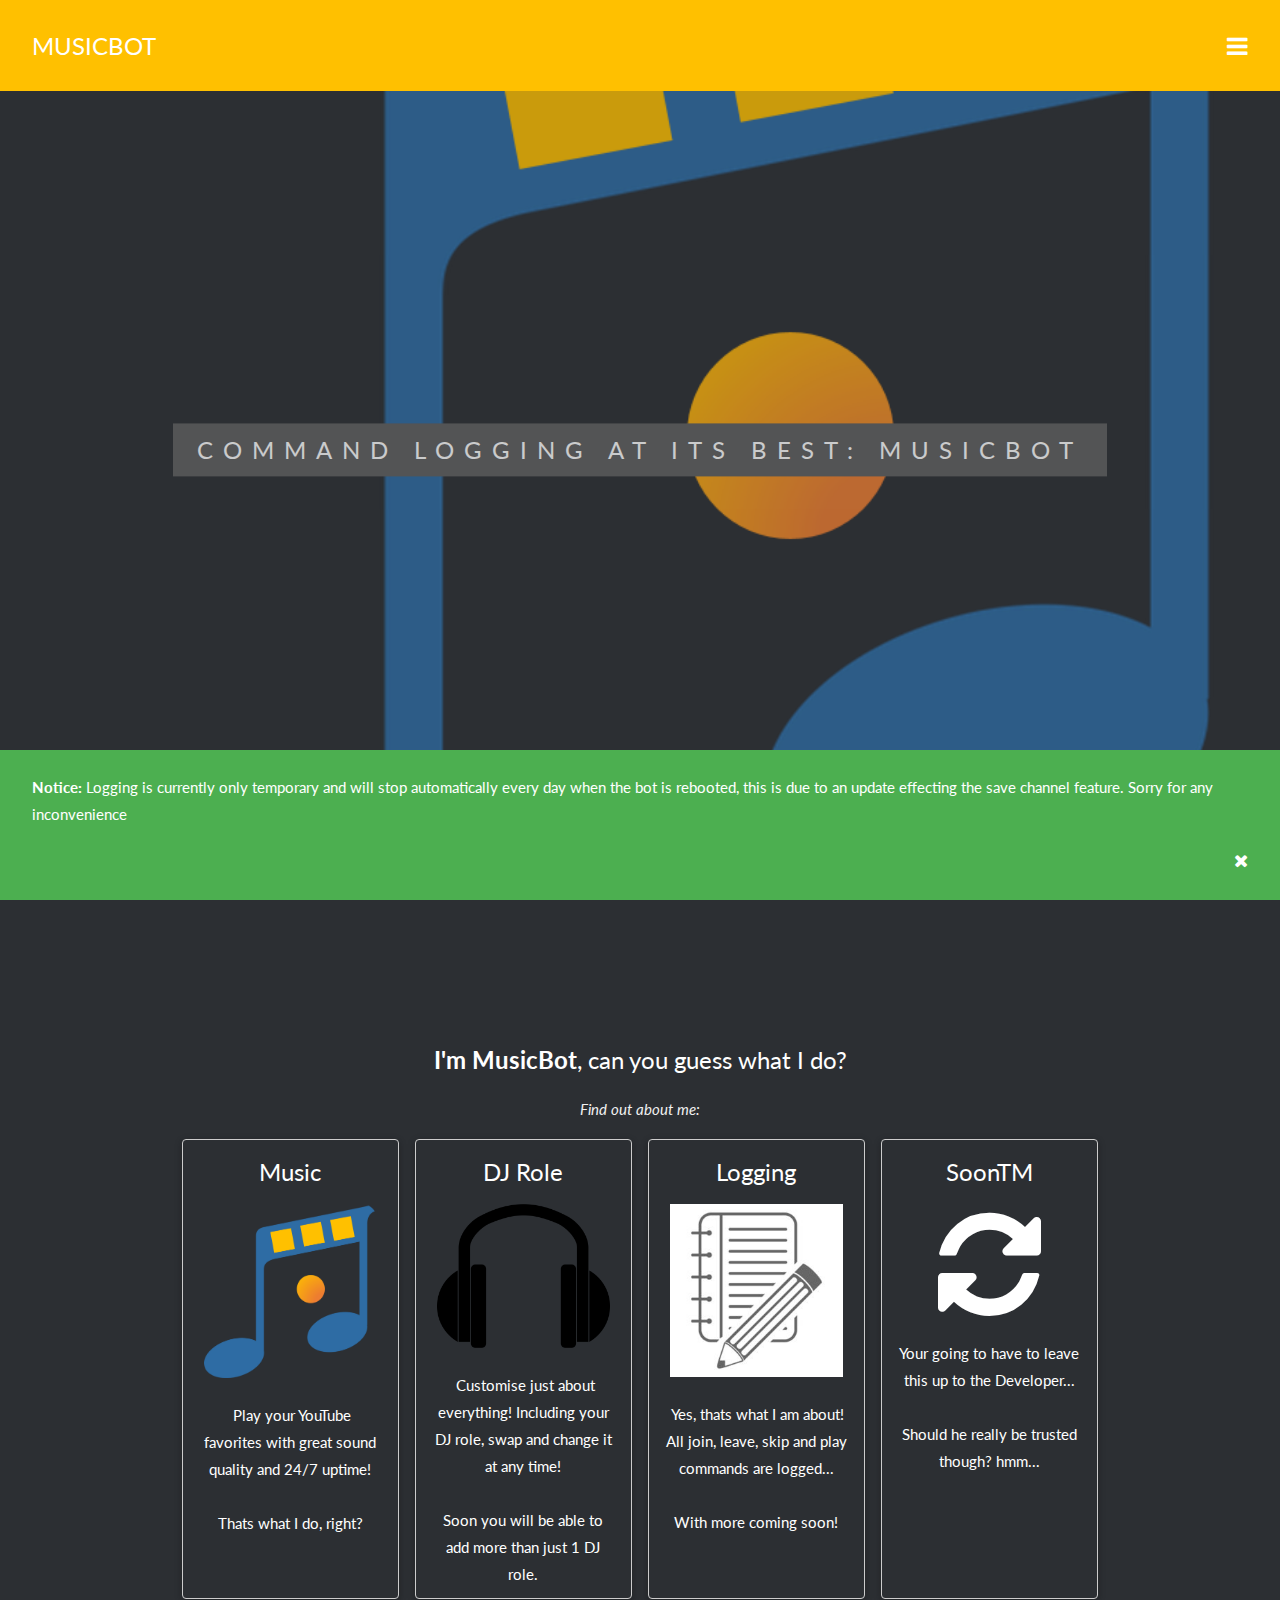
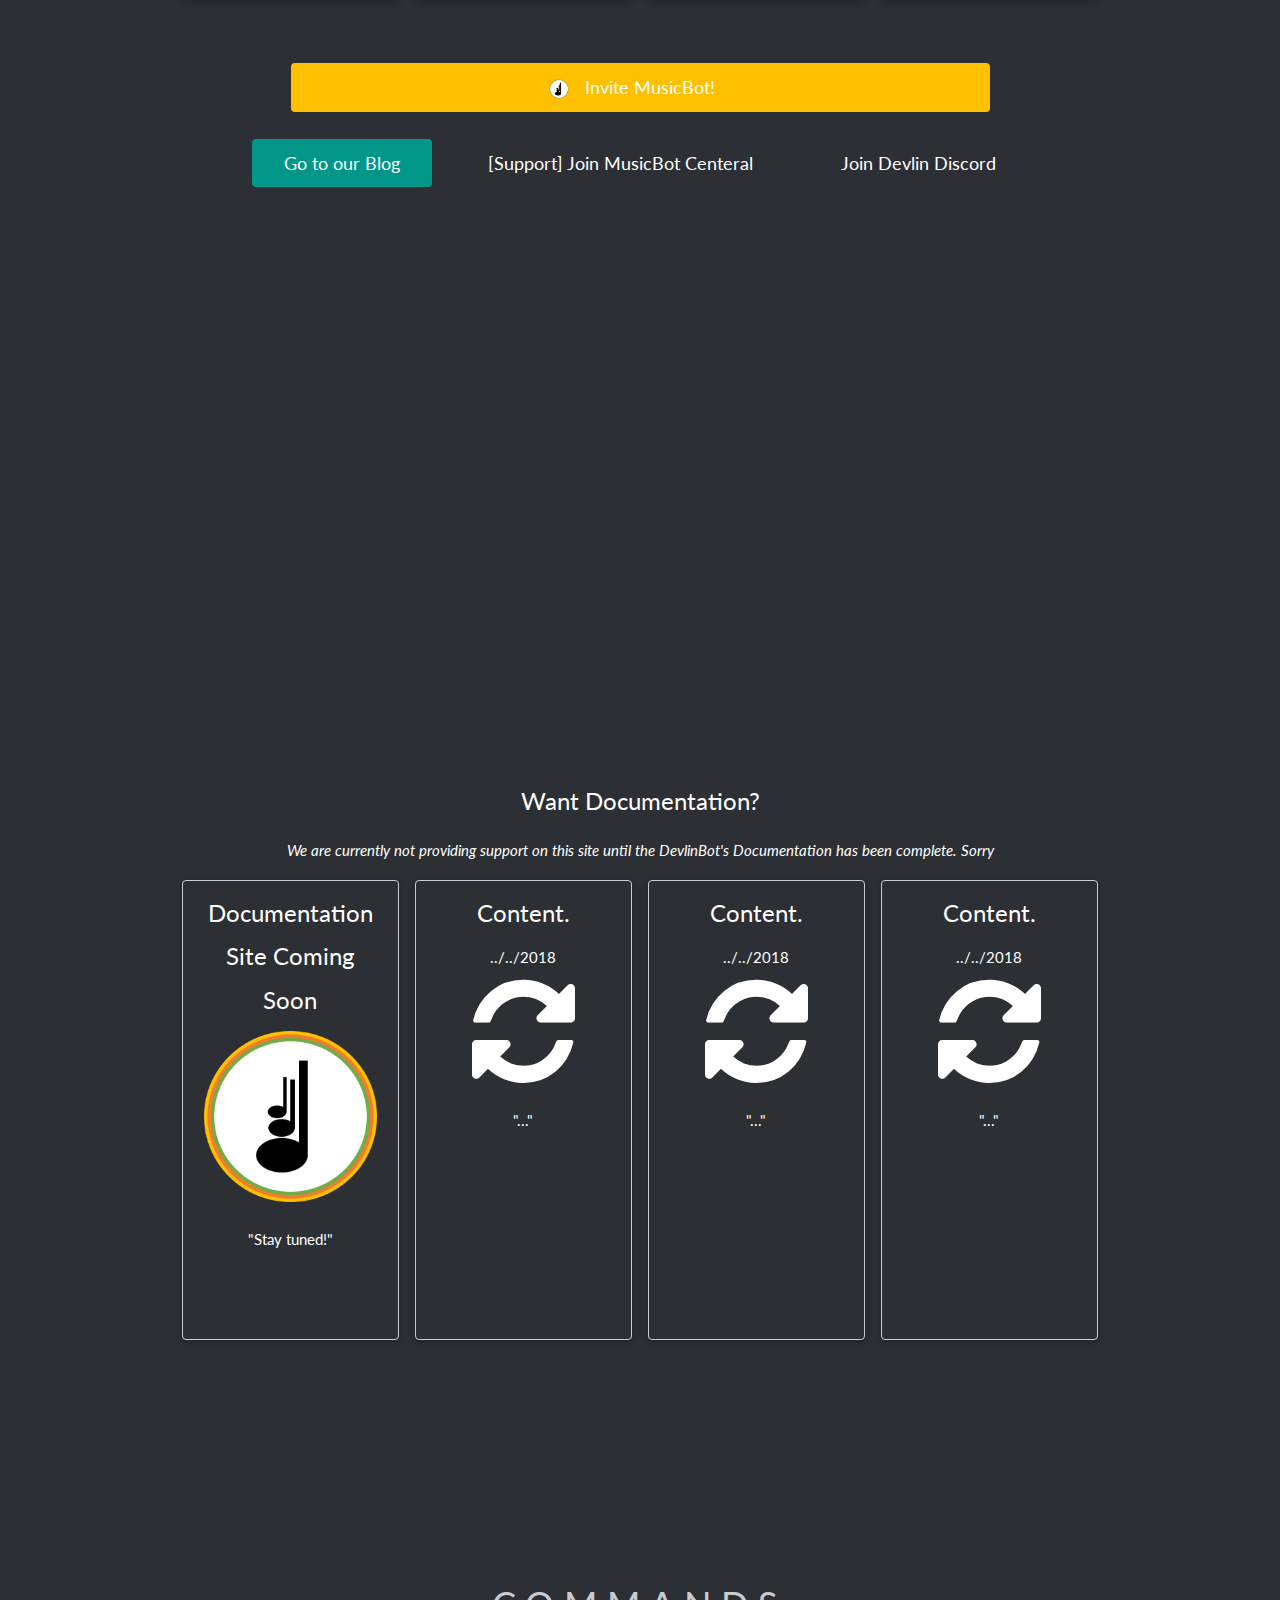
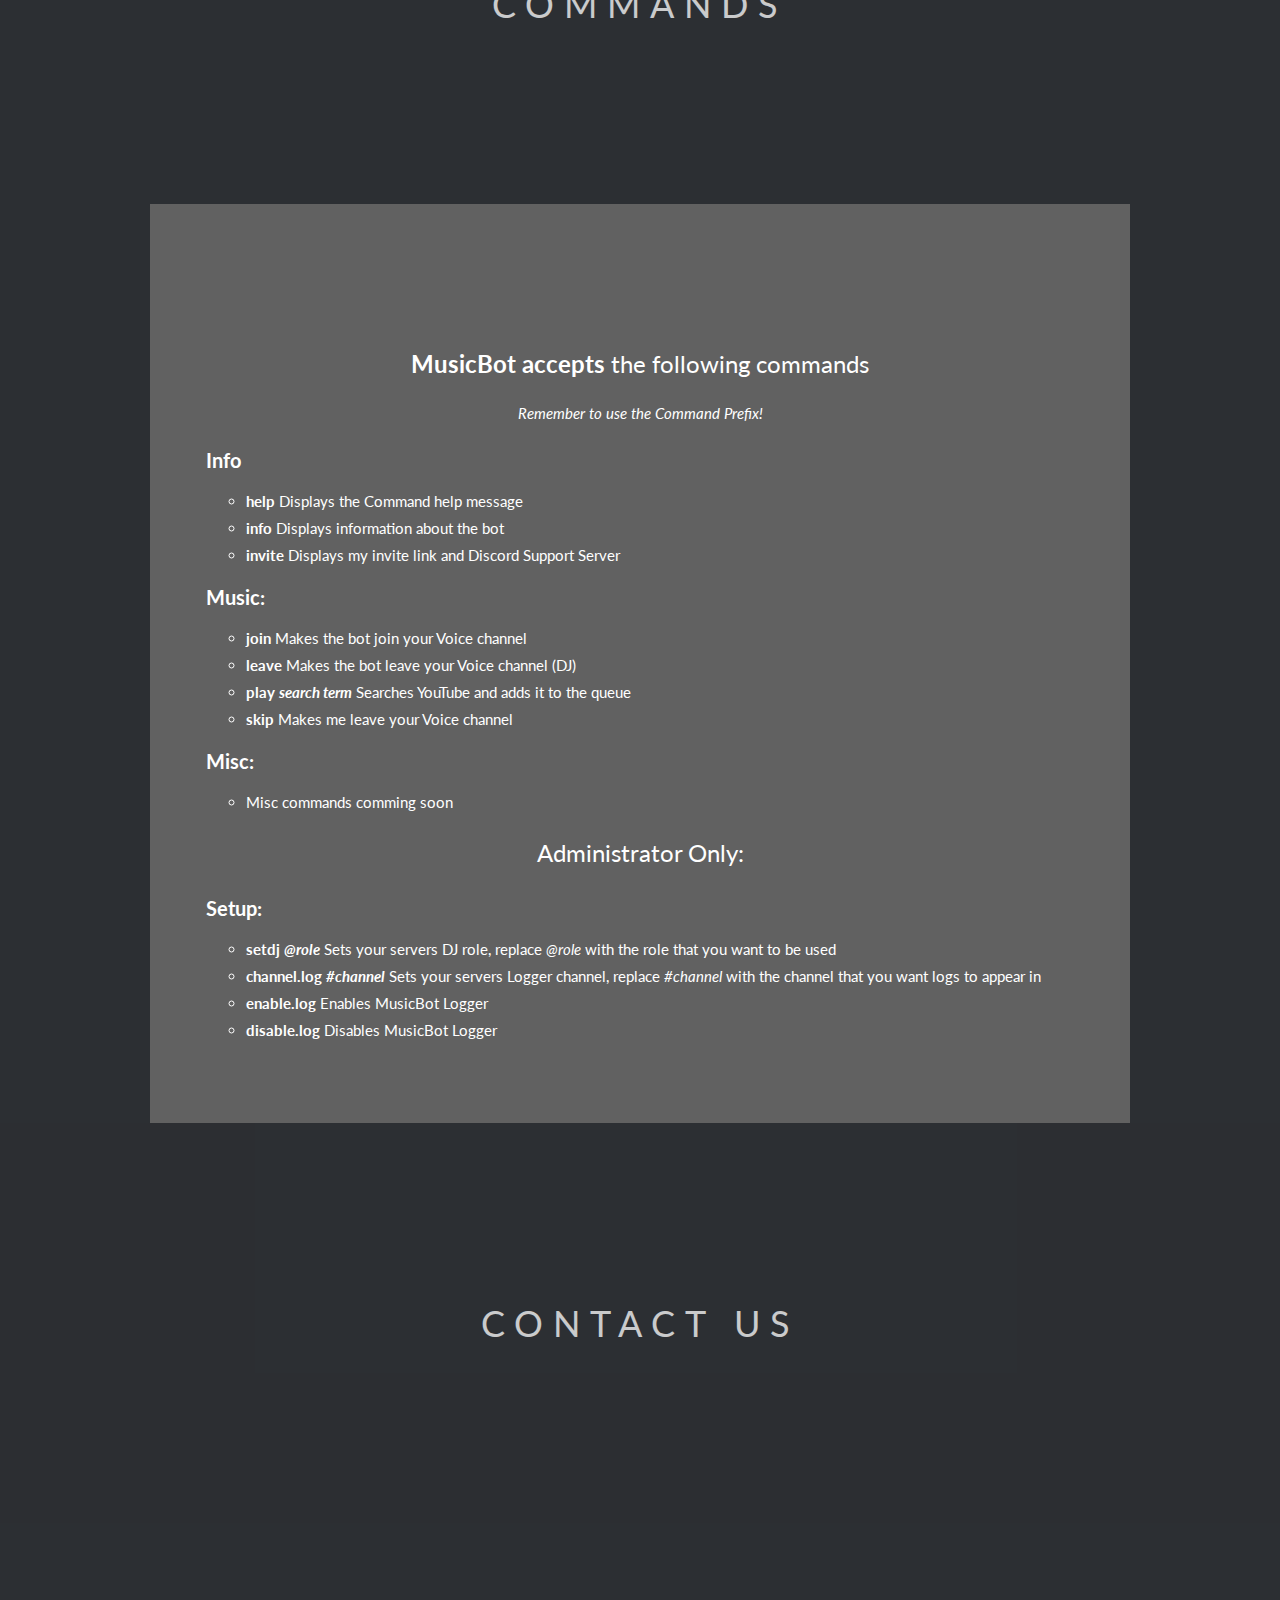
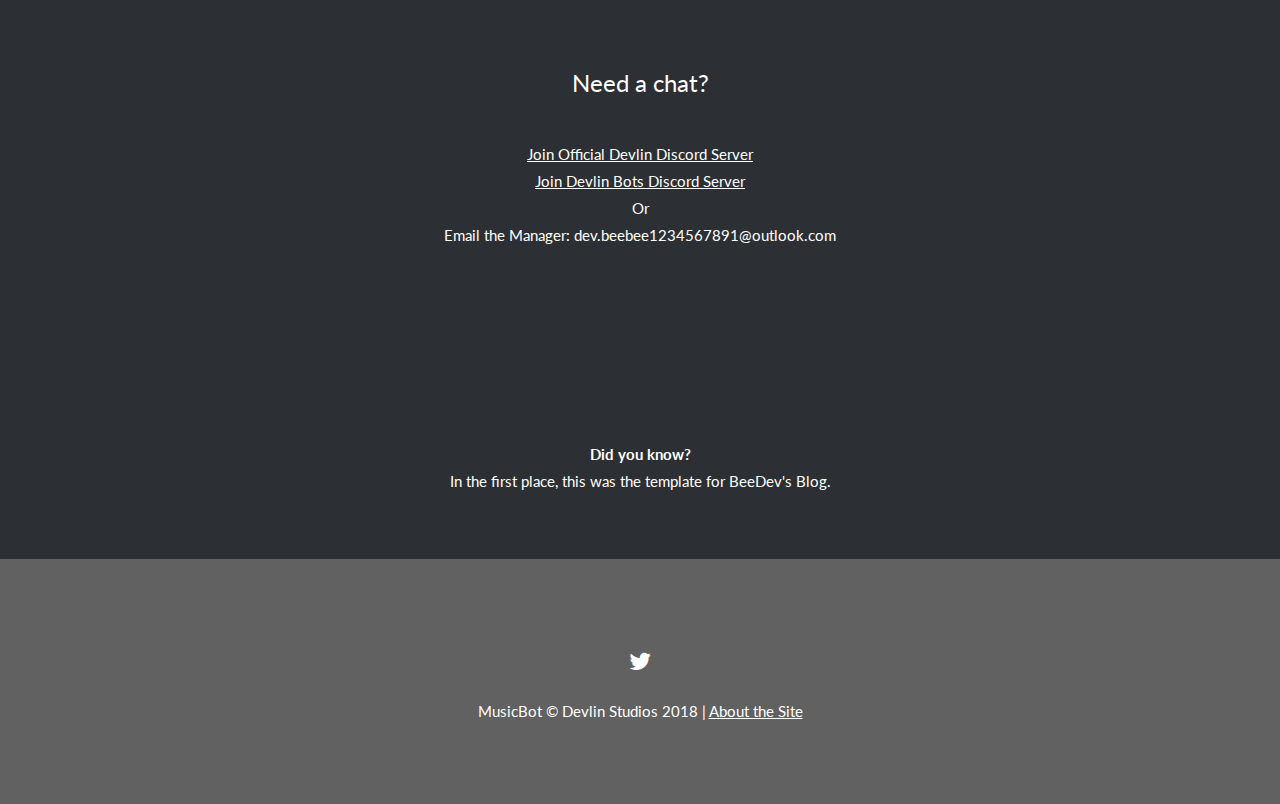
==== index.html @ fae1c027 "Add files via upload" ====
<!DOCTYPE html>
<html>
<link rel="shortcut icon" href="icon.ico">
<title>DEVLINBOT</title>
<meta charset="UTF-8">
<meta name="viewport" content="width=device-width, initial-scale=1">
<link rel="stylesheet" href="w3.css">
<link rel="stylesheet" href="https://fonts.googleapis.com/css?family=Lato">
<link rel="stylesheet" href="https://cdnjs.cloudflare.com/ajax/libs/font-awesome/4.7.0/css/font-awesome.min.css">
<style>
body,h1,h2,h3,h4,h5,h6 {font-family: "Lato", sans-serif;}
body, html {
    height: 100%;
    color: #777;
    line-height: 1.8;
}

/* Create a Parallax Effect */
.bgimg-1, .bgimg-2, .bgimg-3, .bgimg-4 {
    background-attachment: fixed;
    background-position: center;
    background-repeat: no-repeat;
    background-size: cover;
}

/* First image (Logo. Full height) */
.bgimg-1 {
    background-image: url('mb icon.png');
    min-height: 100%;
}

/* Second image (Portfolio) */
.bgimg-2 {
    background-image: url("icon2.png");
    min-height: 400px;
}

/* Third image (Contact) */
.bgimg-3 {
    background-image: url("http://download.goldenpeak.edu.np/logo/code.jpg");
    min-height: 400px;
}

/* Fourth image (Contact) */
.bgimg-4 {
    background-image: url("bg3.png");
    min-height: 400px;
}

.w3-wide {letter-spacing: 10px;}
.w3-hover-opacity {cursor: pointer;}

/* Turn off parallax scrolling for tablets and phones */
@media only screen and (max-device-width: 1024px) {
    .bgimg-1, .bgimg-2, .bgimg-3 {
        background-attachment: scroll;
    }
}

#myBtn {
  display: none;
  position: fixed;
  top: 120px;
  right: 30px;
  z-index: 99;
  font-size: 18px;
  border: none;
  outline: none;
  cursor: pointer;
  padding: 15px;
  z-index:-1;
}

#myBtn:hover {
  background-color: #555;
}


body {
    background-color: #2C2F33;
}



</style>
<script>
function closeFunction() {
    var x = document.getElementById("DIVclose");
    if (x.style.display === "none") {
        x.style.display = "block";
    } else {
        x.style.display = "none";
    }
}
</script>
<body body onload="w3_closemain()" bgcolour="#4c5563">
<!-- Sidebar/menu -->




<nav class="w3-sidebar w3-bar-block w3-discord w3-animate-right w3-top w3-text-light-grey w3-large" style="z-index:3;width:250px;font-weight:bold;display:none;right:0;" id="mySidebar">
  <a href="javascript:void()" onclick="w3_close()" class="w3-bar-item w3-button w3-musicbot w3-hover-red w3-center w3-padding-29">CLOSE</a> 
  <a href="#content1" onclick="w3_close()" class="w3-bar-item w3-button w3-discord w3-hover-black w3-center w3-padding-16 smoothScroll">INVITE</a> 
  <a href="#content2" onclick="w3_close()" class="w3-bar-item w3-button w3-discord w3-hover-black w3-center w3-padding-16 smoothScroll">DOCUMENTATION</a> 
  <a href="#content3" onclick="w3_close()" class="w3-bar-item w3-button w3-discord w3-hover-black w3-center w3-padding-16 smoothScroll">COMMANDS</a>
  <a href="#content4" onclick="w3_close()" class="w3-bar-item w3-button w3-discord w3-hover-black w3-center w3-padding-16 smoothScroll">CONTACT</a>
</nav>

<div id="id01" class="w3-modal w3-animate-opacity">
    <div class="w3-modal-content w3-card-4 w3-animate-zoom">
      <header class="w3-container w3-indigo"> 
        <span onclick="document.getElementById('id01').style.display='none'"
        class="w3-button w3-display-topright w3-hover-red"><i class="fa fa-remove"></i></span>
        <h4><b>Terms and Conditions</b></h4>
        <h5>Be sure to join the BeeHub Discord Server! </h5>
      </header>
      <div class="w3-padding w3-discord">
        <p><li>We have the right to refuse service to anyone</li>
        <li>All users accept that Musicbot and its Owners have no liability for actions and content played by the user</li>
<li>We reserve the right to update/change our Terms and Conditions without priot notification at any time</li></p><br>
<b>Need Support: </b> Then <a target="_blank" href="https://discord.gg/ESwVvfE">Join our Discord Server</a>!</p>
      </div>
      <footer class="w3-container w3-blue-grey">
        <div class="w3-right"><p><a class="w3-button w3-red w3-hover-green" onclick="document.getElementById('id01').style.display='none'">No Thanks</a> &nbsp;&nbsp;&nbsp;<a class="w3-button w3-musicbot w3-hover-green w3-round" href="https://discordapp.com/oauth2/authorize?client_id=439136473476759573&scope=bot&permissions=36826177" target="blank_" onclick="document.getElementById('id01').style.display='none'">Continue</a></p></div>
      </footer>
    </div>
</div>


<!-- Top menu on small screens -->



<header class="w3-top" id="myNavbar">
<div class="w3-container w3-musicbot w3-xlarge w3-padding-16">
  <span class="w3-left w3-padding">MUSICBOT</span>
  <a href="javascript:void(0)" class="w3-right w3-button w3-round w3-hover-discord" onclick="w3_open()"><i class="fa fa-bars"></i></a></div>

</header>

<header class="w3-bottom" id="myNavbar">
<div class="w3-container w3-green w3-padding-16 w3-animate-left-long" id="DIVclose"><span class="w3-left w3-padding"><b>Notice:</b> Logging is currently only temporary and will stop automatically every day when the bot is rebooted, this is due to an update effecting the save channel feature. Sorry for any inconvenience</span>
<a href="javascript:void(0)" class="w3-right w3-button w3-hover-red w3-large" onclick="closeFunction()"><i class="fa fa-close"></i></a></div>
</header>
<header class="w3-top" id="myNavbar">
<div class="w3-overlay w3-container w3-discord w3-xlarge" style="display: block" id="myCloseOverlay"><div class="w3-xlarge w3-center w3-padding-128"><b><br><br>Content Loading...</b></div></div></header>

<!-- Overlay effect when opening sidebar on small screens -->
<div class="w3-overlay w3-animate-opacity" onclick="w3_close()" style="cursor:pointer" id="myOverlay"></div>

<!-- First Parallax Image with Logo Text -->
<div class="bgimg-1 w3-display-container w3-opacity-min" id="home">
  <div class="w3-display-middle" style="white-space:nowrap;">
    <span class="w3-center w3-padding-large w3-dark-grey w3-xlarge w3-wide w3-animate-opacity"><span class="w3-hide-medium w3-hide-small w3-hide-mobile">COMMAND LOGGING AT ITS BEST: </span>MUSICBOT</span>
  </div>
</div>


<!-- Container (About Section) -->
<div class="w3-content w3-container w3-padding-128" id="content1">
  <h3 class="w3-center w3-text-white"><b>I'm MusicBot</b>, can you guess what I do?</h3>
  <p class="w3-center w3-text-light-grey"><em>Find out about me:</em></p>
<div class="w3-row-padding w3-center w3-margin-top">
<a href="#" style="text-decoration:none"><div class="w3-quarter">
    <div class="w3-hover-shadow w3-border w3-card w3-round w3-container w3-animate-adbox1 w3-text-white" style="min-height:460px">
  <h3>Music</h3>
  <img src="mb icon.png" class="fa fa-refresh w3-margin-bottom w3-text-theme" width="95%" style="font-size:120px">
  &nbsp;Play your YouTube favorites with great sound quality and 24/7 uptime!<br><br>Thats what I do, right?
  </div></a>
</div>

<a href="#" style="text-decoration:none"><div class="w3-quarter">
    <div class="w3-hover-shadow w3-border w3-card w3-round w3-container w3-animate-adbox2 w3-text-white" style="min-height:460px">
  <h3>DJ Role</h3>
  <img src="headphones.png" class="fa fa-refresh w3-margin-bottom w3-text-theme" width="95%" style="font-size:120px">
  &nbsp;Customise just about everything! Including your DJ role, swap and change it at any time!<br><br>Soon you will be able to add more than just 1 DJ role.
  </div></a>
</div>

<a href="#" style="text-decoration:none"><div class="w3-quarter">
    <div class="w3-hover-shadow w3-border w3-card w3-round w3-container w3-animate-adbox3 w3-text-white" style="min-height:460px">
  <h3>Logging</h3>
  <img src="log.png" class="fa fa-refresh w3-margin-bottom w3-text-theme" width="95%" style="font-size:120px">
  &nbspYes, thats what I am about! All join, leave, skip and play commands are logged...<br><br>With more coming soon!
  </div></a>
</div>

<div class="w3-quarter">
    <div class="w3-hover-shadow w3-border w3-card w3-round w3-container w3-animate-adbox4 w3-text-white" style="min-height:460px; z-index:-2;">
  <h3>SoonTM</h3>
  <img src="" class="fa fa-refresh w3-spin w3-margin-bottom w3-text-theme" width="95%" style="font-size:120px; z-index:-2;">
  Your going to have to leave this up to the Developer...<br><br>Should he really be trusted though? hmm...
  </div></a>
</div>





<a href="#content1" style="text-decoration:none; z-index:2;" onclick="topFunction()" id="myBtn" title="Go to top" class="w3-animate-right w3-red w3-hover-green smoothScroll w3-round"><i class="fa fa-arrow-up"></i>&nbsp; Top</a>



  </div></div>
<center><a onclick="document.getElementById('id01').style.display='block'" class="w3-button w3-round w3-musicbot w3-large w3-hover-green w3-hover-shadow"><img src="icon.png" class="w3-circle w3-hide-mobile w3-hide-small w3-hide-medium" width="3%"><span class="w3-padding">Invite MusicBot!</span></a></center><br>
<center><a href="https://dlnbots.github.io/blog/" class="w3-button w3-round w3-teal w3-large w3-hover-green w3-hover-shadow"><span class="w3-padding">Go to our Blog</span></a>&nbsp;&nbsp;&nbsp;&nbsp;&nbsp;
<a href="https://discord.gg/ESwVvfE" target="_blank" class="w3-button w3-round w3-discord w3-large w3-hover-green w3-hover-shadow"><span class="w3-padding">[Support] Join MusicBot Centeral</span></a>&nbsp;&nbsp;&nbsp;&nbsp;&nbsp;
<a href="https://discord.gg/gvEa5jr" target="_blank" class="w3-button w3-round w3-discord w3-large w3-hover-green w3-hover-shadow"><span class="w3-padding">Join Devlin Discord</span></a></center><br><br>


<!-- Second Parallax Image with Portfolio Text -->
<div class="bgimg-2 w3-display-container w3-opacity-min" style="z-index:-2;">
  <div class="w3-display-middle">
    <span class="w3-xxlarge w3-text-white w3-wide"></span>
  </div>
</div>

<!-- Container (Portfolio Section) -->
<div class="w3-content w3-container w3-padding-128 w3-discord" id="content2">
  <h3 class="w3-center">Want Documentation?</h3>
  <p class="w3-center"><em>We are currently not providing support on this site until the DevlinBot's Documentation has been complete. Sorry</em></p>
<div class="w3-row-padding w3-center w3-margin-top">
<!-- Code for later <a href="#" style="text-decoration:none"> --><div class="w3-quarter">
    <div class="w3-hover-shadow w3-border w3-card w3-round w3-container w3-animate-adbox1" style="min-height:460px">
  <h3>Documentation Site Coming Soon</h3>
  <img src="icon.png" class="fa fa-refresh w3-margin-bottom w3-text-theme" width="95%" style="font-size:120px">
  "Stay tuned!"
  </div></a>
</div>

<div class="w3-quarter">
    <div class="w3-hover-shadow w3-border w3-card w3-round w3-container w3-animate-adbox2" style="min-height:460px">
  <h3>Content.</h3>../../2018
  <img src="" class="fa fa-refresh w3-margin-bottom w3-text-theme" width="95%" style="font-size:120px">
  "..."
  </div></a>
</div>

<div class="w3-quarter">
    <div class="w3-hover-shadow w3-border w3-card w3-round w3-container w3-animate-adbox3" style="min-height:460px">
  <h3>Content.</h3>../../2018
  <img src="" class="fa fa-refresh w3-margin-bottom w3-text-theme" width="95%" style="font-size:120px">
  "..."
  </div></a>
</div>

<div class="w3-quarter">
    <div class="w3-hover-shadow w3-border w3-card w3-round w3-container w3-animate-adbox4" style="min-height:460px; z-index:-2;">
  <h3>Content.</h3>../../2018
  <img src="" class="fa fa-refresh w3-margin-bottom w3-text-theme" width="95%" style="font-size:120px; z-index:-2;">
  "..."
  </div></a>
</div>
  </div>
</div>

<div class="bgimg-3 w3-display-container w3-opacity-min" style="z-index:-2;">
  <div class="w3-display-middle">
    <span class="w3-xxlarge w3-text-white w3-wide">COMMANDS</span>
  </div>
</div>
<div class="w3-content w3-container w3-padding-128 w3-dark-grey" id="content3">
<h3 class="w3-center"><b>MusicBot accepts</b> the following commands</h3>
<p class="w3-center"><em>Remember to use the Command Prefix!</em></p>
<p><ul><h4><b>Info</b></h4><ul>
<li><b>help</b> Displays the Command help message</li>
<li><b>info</b> Displays information about the bot</li>
<li><b>invite</b> Displays my invite link and Discord Support Server</li></ul>
<h4><b>Music:</b></h4><ul>
<li><b>join</b> Makes the bot join your Voice channel</li>
<li><b>leave</b> Makes the bot leave your Voice channel (DJ)</li>
<li><b>play <i>search term</i></b> Searches YouTube and adds it to the queue</li>
<li><b>skip</b> Makes me leave your Voice channel</li></ul>
<h4><b>Misc:</b></h4><ul>
<li><b></b> Misc commands comming soon</li></ul>
</ul></ul><h3 class="w3-center"><h3 class="w3-center">Administrator Only:</h3><ul>
<h4><b>Setup:</b></h4><ul>
<li><b>setdj <i>@role</i></b> Sets your servers DJ role, replace <i>@role</i> with the role that you want to be used</li>
<li><b>channel.log <i>#channel</i></b> Sets your servers Logger channel, replace <i>#channel</i> with the channel that you want logs to appear in</li>
<li><b>enable.log</b> Enables MusicBot Logger</li>
<li><b>disable.log</b> Disables MusicBot Logger</li></ul>
</ul></ul></p></div>
<!-- Modal for full size images on click-->
<div id="modal01" class="w3-modal w3-black" onclick="this.style.display='none'">
  <span class="w3-button w3-large w3-black w3-display-topright" title="Close Modal Image"><i class="fa fa-remove"></i></span>
  <div class="w3-modal-content w3-animate-zoom w3-center w3-transparent w3-padding-64">
    <img id="img01" class="w3-image">
    <p id="caption" class="w3-opacity w3-large"></p>
  </div>
</div>

<!-- Third Parallax Image with Portfolio Text -->
<div class="bgimg-4 w3-display-container w3-opacity-min w3-discord" style="z-index:-2;">
  <div class="w3-display-middle">
     <span class="w3-xxlarge w3-text-white w3-wide">CONTACT US</span>
  </div>
</div>

<!-- Container (Contact Section) -->
<div class="w3-content w3-container w3-padding-128 w3-text-white" id="content4">
  <h3 class="w3-center">Need a chat?</h3><br>
<center><a href="https://www.discord.gg/gvEa5jr" target="_blank">Join Official Devlin Discord Server</a><br>
<a href="https://www.discord.gg/MjGE2Wk" target="_blank">Join Devlin Bots Discord Server</a><br>
Or<br>Email the Manager: dev.beebee1234567891@outlook.com</center>
</div>

<div class="w3-content w3-container w3-padding-128 w3-text-white"><center><b>Did you know?</b><br>
In the first place, this was the template for BeeDev's Blog.</center></div>

<!-- Footer -->
<footer class="w3-center w3-dark-grey w3-padding-64 w3-hover-dark-grey">
  <div class="w3-xlarge w3-section">
    <i class="fa fa-facebook-official w3-hover-opacity w3-hide"></i>
    <i class="fa fa-instagram w3-hover-opacity w3-hide"></i>
    <i class="fa fa-snapchat w3-hover-opacity w3-hide"></i>
    <i class="fa fa-pinterest-p w3-hover-opacity w3-hide"></i>
    <a href="https://twitter.com/BeeBeeTheDev" target="_blank"><i class="fa fa-twitter w3-hover-opacity w3-hover-text-aqua"></i></a>
    <i class="fa fa-linkedin w3-hover-opacity w3-hide"></i>
  </div>
  <p>MusicBot &copy; Devlin Studios 2018 | <a href="https://www.w3schools.com/w3css/default.asp" title="W3.CSS" target="_blank" class="w3-hover-text-green">About the Site</a></p>
</footer>
 
<!-- Change the speed of the scroll in the JS file. Follow the instructions there -->
<script src="Scroller.js"></script>

<script>

$(function() {
  // This will select everything with the class smoothScroll
  // This should prevent problems with carousel, scrollspy, etc...
  $('.smoothScroll').click(function() {
    if (location.pathname.replace(/^\//, '') == this.pathname.replace(/^\//, '') && location.hostname == this.hostname) {
      var target = $(this.hash);
      target = target.length ? target : $('[name=' + this.hash.slice(1) + ']');
      if (target.length) {
        $('html,body').animate({
          scrollTop: target.offset().top
        }, 1500); // The number here represents the speed of the scroll in milliseconds
        return false;
      }
    }
  });
});
</script>
<!-- Add Google Maps -->

<script>
// Script to open and close sidebar
function w3_open() {
    document.getElementById("mySidebar").style.display = "block";
    document.getElementById("myOverlay").style.display = "block";
}

function w3_close() {
    document.getElementById("mySidebar").style.display = "none";
    document.getElementById("myOverlay").style.display = "none";
}


// Modal Image Gallery
function onClick(element) {
  document.getElementById("img01").src = element.src;
  document.getElementById("modal01").style.display = "block";
  var captionText = document.getElementById("caption");
  captionText.innerHTML = element.alt;
}



// When the user scrolls down 20px from the top of the document, show the button
window.onscroll = function() {scrollFunction()};

function scrollFunction() {
    if (document.body.scrollTop > 1550 || document.documentElement.scrollTop > 1550) {
        document.getElementById("myBtn").style.display = "block";
    } else {
        document.getElementById("myBtn").style.display = "none";
    }
}



function w3_closemain() {
    document.getElementById("myCloseOverlay").style.display = "none";
}


</script>
<script src="https://maps.googleapis.com/maps/api/js?key=AIzaSyBu-916DdpKAjTmJNIgngS6HL_kDIKU0aU&callback=myMap"></script>
<!--
To use this code on your website, get a free API key from Google.
Read more at: https://www.w3schools.com/graphics/google_maps_basic.asp
-->

</body>
</html>
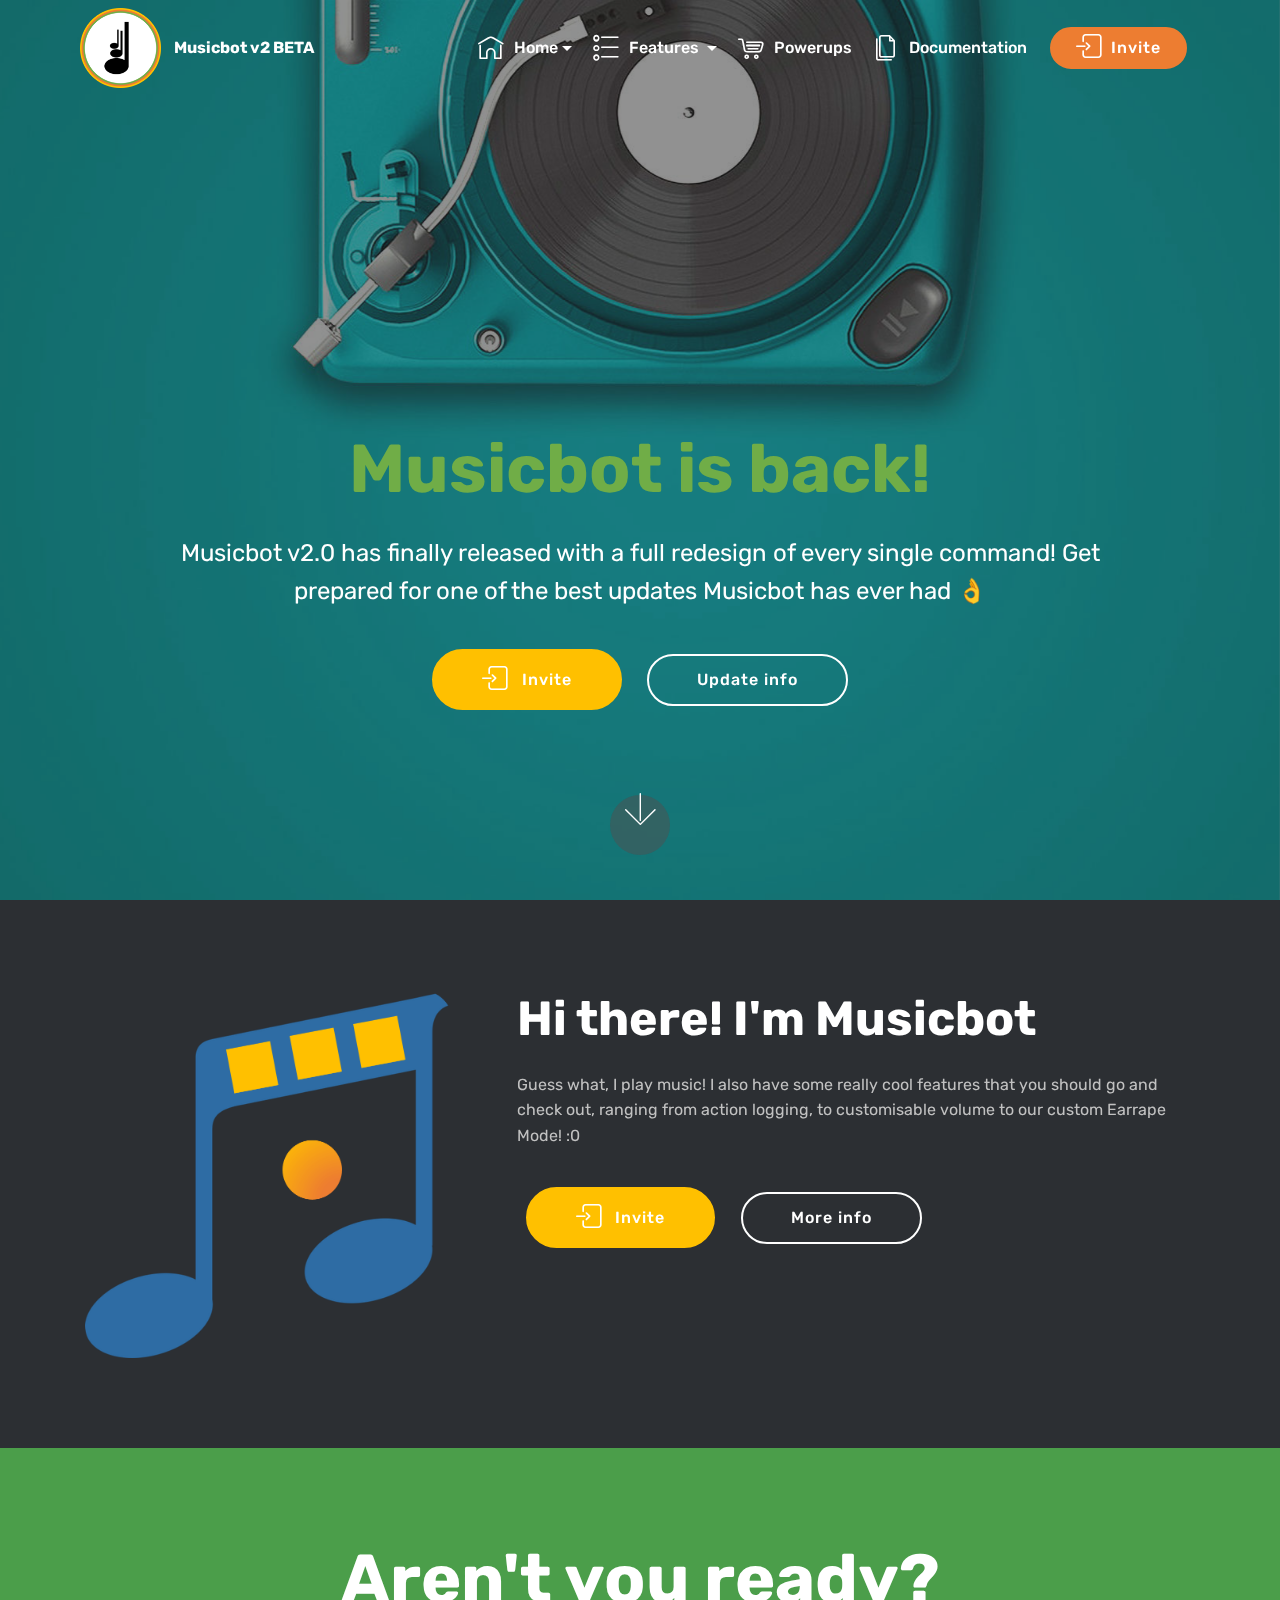
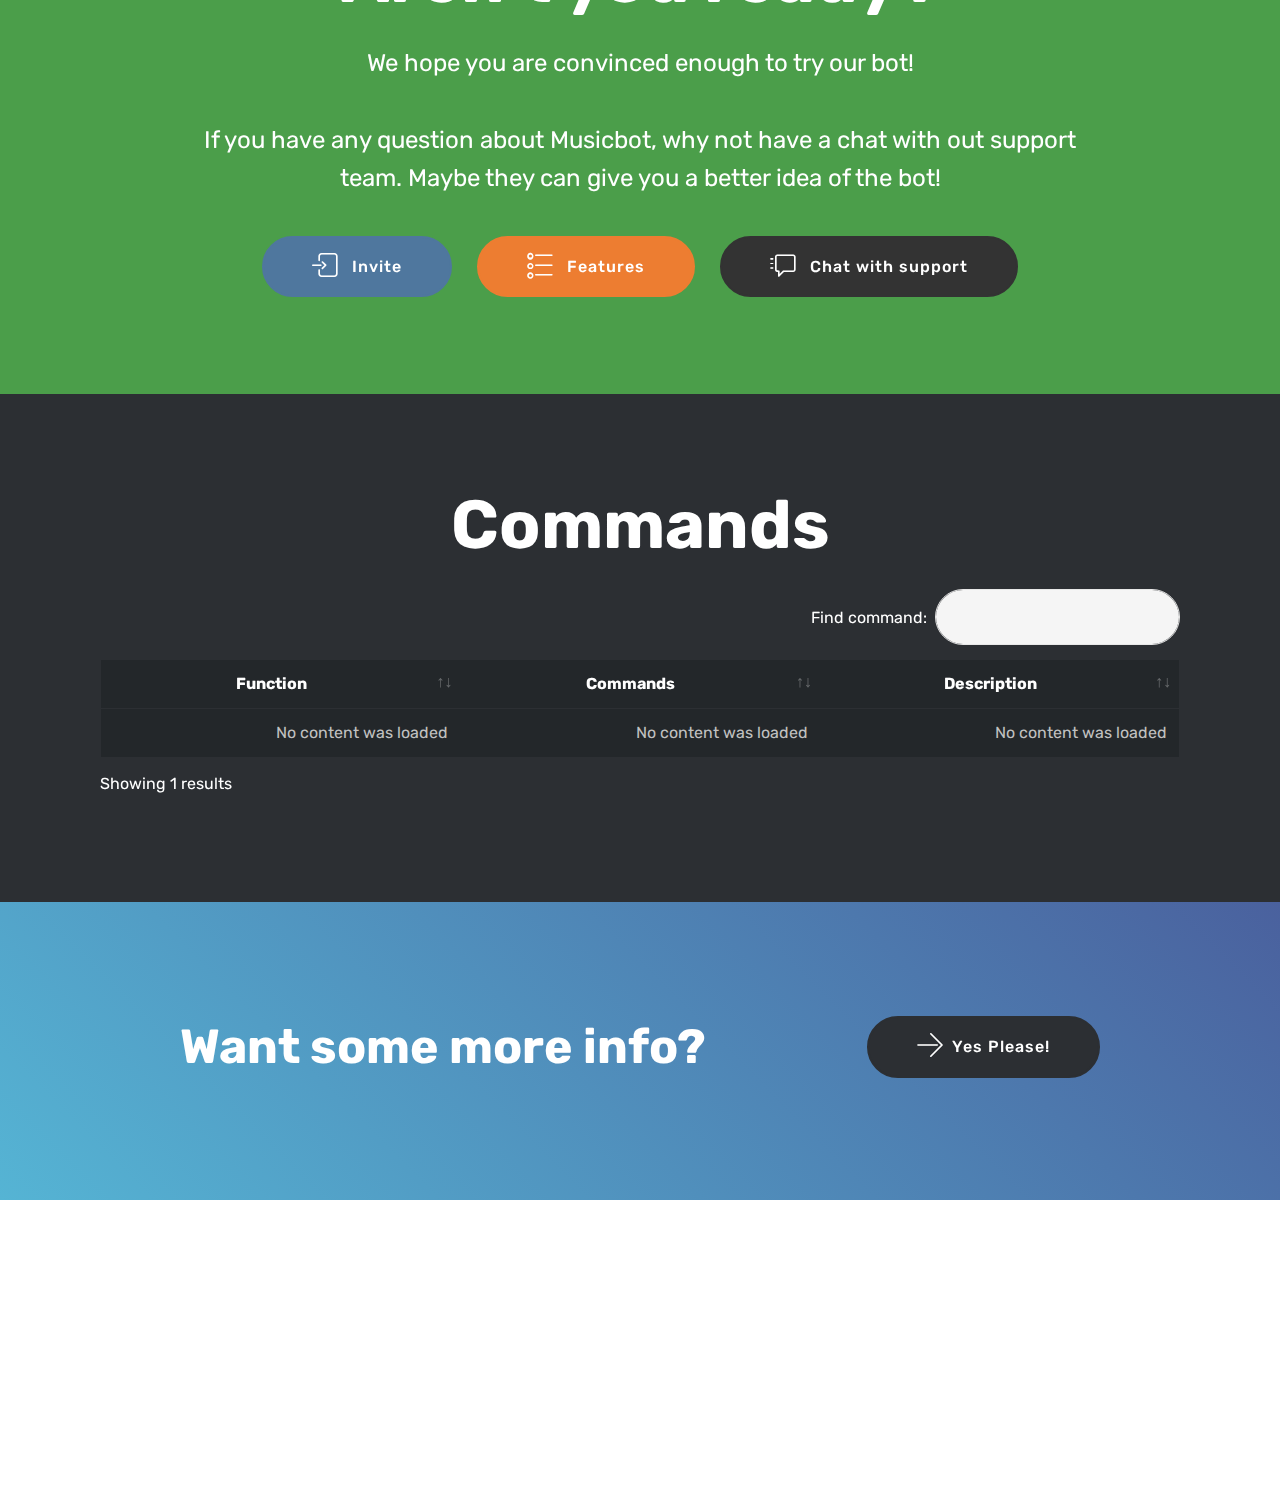
==== commit e0d48838: "test" ====
--- a/index.html
+++ b/index.html
@@ -1,397 +1,356 @@
-<!DOCTYPE html>
-<html>
-<link rel="shortcut icon" href="icon.ico">
-<title>DEVLINBOT</title>
+<!DOCTYPE html>
+<html  >
+<head>
+  <!-- Site made with Mobirise Website Builder v4.10.2, https://mobirise.com -->
+  <meta charset="UTF-8">
+  <meta http-equiv="X-UA-Compatible" content="IE=edge">
+  <meta name="generator" content="Mobirise v4.10.2, mobirise.com">
+  <meta name="viewport" content="width=device-width, initial-scale=1, minimum-scale=1">
+  <link rel="shortcut icon" href="assets/images/musicbot-160x158.png" type="image/x-icon">
+  <meta name="description" content="">
+  
+  <title>Home | Musicbot</title>
+  <link rel="stylesheet" href="assets/web/assets/mobirise-icons/mobirise-icons.css">
+  <link rel="stylesheet" href="assets/web/assets/mobirise-icons-bold/mobirise-icons-bold.css">
+  <link rel="stylesheet" href="assets/tether/tether.min.css">
+  <link rel="stylesheet" href="assets/soundcloud-plugin/style.css">
+  <link rel="stylesheet" href="assets/bootstrap/css/bootstrap.min.css">
+  <link rel="stylesheet" href="assets/bootstrap/css/bootstrap-grid.min.css">
+  <link rel="stylesheet" href="assets/bootstrap/css/bootstrap-reboot.min.css">
+  <link rel="stylesheet" href="assets/dropdown/css/style.css">
+  <link rel="stylesheet" href="assets/datatables/data-tables.bootstrap4.min.css">
+  <link rel="stylesheet" href="assets/socicon/css/styles.css">
+  <link rel="stylesheet" href="assets/gdpr-plugin/gdpr-styles.css">
+  <link rel="stylesheet" href="assets/theme/css/style.css">
+  <link rel="stylesheet" href="assets/mobirise/css/mbr-additional.css" type="text/css">
+  
+  
+  
+</head>
+<body>
+
+<!-- Google Analytics -->
 <meta charset="UTF-8">
 <meta name="viewport" content="width=device-width, initial-scale=1">
-<link rel="stylesheet" href="w3.css">
-<link rel="stylesheet" href="https://fonts.googleapis.com/css?family=Lato">
-<link rel="stylesheet" href="https://cdnjs.cloudflare.com/ajax/libs/font-awesome/4.7.0/css/font-awesome.min.css">
-<style>
-body,h1,h2,h3,h4,h5,h6 {font-family: "Lato", sans-serif;}
-body, html {
-    height: 100%;
-    color: #777;
-    line-height: 1.8;
-}
-
-/* Create a Parallax Effect */
-.bgimg-1, .bgimg-2, .bgimg-3, .bgimg-4 {
-    background-attachment: fixed;
-    background-position: center;
-    background-repeat: no-repeat;
-    background-size: cover;
-}
-
-/* First image (Logo. Full height) */
-.bgimg-1 {
-    background-image: url('mb icon.png');
-    min-height: 100%;
-}
-
-/* Second image (Portfolio) */
-.bgimg-2 {
-    background-image: url("icon2.png");
-    min-height: 400px;
-}
-
-/* Third image (Contact) */
-.bgimg-3 {
-    background-image: url("http://download.goldenpeak.edu.np/logo/code.jpg");
-    min-height: 400px;
-}
-
-/* Fourth image (Contact) */
-.bgimg-4 {
-    background-image: url("bg3.png");
-    min-height: 400px;
-}
-
-.w3-wide {letter-spacing: 10px;}
-.w3-hover-opacity {cursor: pointer;}
-
-/* Turn off parallax scrolling for tablets and phones */
-@media only screen and (max-device-width: 1024px) {
-    .bgimg-1, .bgimg-2, .bgimg-3 {
-        background-attachment: scroll;
-    }
-}
-
-#myBtn {
-  display: none;
-  position: fixed;
-  top: 120px;
-  right: 30px;
-  z-index: 99;
-  font-size: 18px;
-  border: none;
-  outline: none;
-  cursor: pointer;
-  padding: 15px;
-  z-index:-1;
-}
-
-#myBtn:hover {
-  background-color: #555;
-}
-
-
-body {
-    background-color: #2C2F33;
-}
-
-
-
-</style>
-<script>
-function closeFunction() {
-    var x = document.getElementById("DIVclose");
-    if (x.style.display === "none") {
-        x.style.display = "block";
-    } else {
-        x.style.display = "none";
-    }
-}
-</script>
-<body body onload="w3_closemain()" bgcolour="#4c5563">
-<!-- Sidebar/menu -->
-
-
-
-
-<nav class="w3-sidebar w3-bar-block w3-discord w3-animate-right w3-top w3-text-light-grey w3-large" style="z-index:3;width:250px;font-weight:bold;display:none;right:0;" id="mySidebar">
-  <a href="javascript:void()" onclick="w3_close()" class="w3-bar-item w3-button w3-musicbot w3-hover-red w3-center w3-padding-29">CLOSE</a> 
-  <a href="#content1" onclick="w3_close()" class="w3-bar-item w3-button w3-discord w3-hover-black w3-center w3-padding-16 smoothScroll">INVITE</a> 
-  <a href="#content2" onclick="w3_close()" class="w3-bar-item w3-button w3-discord w3-hover-black w3-center w3-padding-16 smoothScroll">DOCUMENTATION</a> 
-  <a href="#content3" onclick="w3_close()" class="w3-bar-item w3-button w3-discord w3-hover-black w3-center w3-padding-16 smoothScroll">COMMANDS</a>
-  <a href="#content4" onclick="w3_close()" class="w3-bar-item w3-button w3-discord w3-hover-black w3-center w3-padding-16 smoothScroll">CONTACT</a>
-</nav>
-
-<div id="id01" class="w3-modal w3-animate-opacity">
-    <div class="w3-modal-content w3-card-4 w3-animate-zoom">
-      <header class="w3-container w3-indigo"> 
-        <span onclick="document.getElementById('id01').style.display='none'"
-        class="w3-button w3-display-topright w3-hover-red"><i class="fa fa-remove"></i></span>
-        <h4><b>Terms and Conditions</b></h4>
-        <h5>Be sure to join the BeeHub Discord Server! </h5>
-      </header>
-      <div class="w3-padding w3-discord">
-        <p><li>We have the right to refuse service to anyone</li>
-        <li>All users accept that Musicbot and its Owners have no liability for actions and content played by the user</li>
-<li>We reserve the right to update/change our Terms and Conditions without priot notification at any time</li></p><br>
-<b>Need Support: </b> Then <a target="_blank" href="https://discord.gg/ESwVvfE">Join our Discord Server</a>!</p>
-      </div>
-      <footer class="w3-container w3-blue-grey">
-        <div class="w3-right"><p><a class="w3-button w3-red w3-hover-green" onclick="document.getElementById('id01').style.display='none'">No Thanks</a> &nbsp;&nbsp;&nbsp;<a class="w3-button w3-musicbot w3-hover-green w3-round" href="https://discordapp.com/oauth2/authorize?client_id=439136473476759573&scope=bot&permissions=36826177" target="blank_" onclick="document.getElementById('id01').style.display='none'">Continue</a></p></div>
-      </footer>
-    </div>
-</div>
-
-
-<!-- Top menu on small screens -->
-
-
-
-<header class="w3-top" id="myNavbar">
-<div class="w3-container w3-musicbot w3-xlarge w3-padding-16">
-  <span class="w3-left w3-padding">MUSICBOT</span>
-  <a href="javascript:void(0)" class="w3-right w3-button w3-round w3-hover-discord" onclick="w3_open()"><i class="fa fa-bars"></i></a></div>
-
-</header>
-
-<header class="w3-bottom" id="myNavbar">
-<div class="w3-container w3-green w3-padding-16 w3-animate-left-long" id="DIVclose"><span class="w3-left w3-padding"><b>Notice:</b> Logging is currently only temporary and will stop automatically every day when the bot is rebooted, this is due to an update effecting the save channel feature. Sorry for any inconvenience</span>
-<a href="javascript:void(0)" class="w3-right w3-button w3-hover-red w3-large" onclick="closeFunction()"><i class="fa fa-close"></i></a></div>
-</header>
-<header class="w3-top" id="myNavbar">
-<div class="w3-overlay w3-container w3-discord w3-xlarge" style="display: block" id="myCloseOverlay"><div class="w3-xlarge w3-center w3-padding-128"><b><br><br>Content Loading...</b></div></div></header>
-
-<!-- Overlay effect when opening sidebar on small screens -->
-<div class="w3-overlay w3-animate-opacity" onclick="w3_close()" style="cursor:pointer" id="myOverlay"></div>
-
-<!-- First Parallax Image with Logo Text -->
-<div class="bgimg-1 w3-display-container w3-opacity-min" id="home">
-  <div class="w3-display-middle" style="white-space:nowrap;">
-    <span class="w3-center w3-padding-large w3-dark-grey w3-xlarge w3-wide w3-animate-opacity"><span class="w3-hide-medium w3-hide-small w3-hide-mobile">COMMAND LOGGING AT ITS BEST: </span>MUSICBOT</span>
-  </div>
-</div>
-
-
-<!-- Container (About Section) -->
-<div class="w3-content w3-container w3-padding-128" id="content1">
-  <h3 class="w3-center w3-text-white"><b>I'm MusicBot</b>, can you guess what I do?</h3>
-  <p class="w3-center w3-text-light-grey"><em>Find out about me:</em></p>
-<div class="w3-row-padding w3-center w3-margin-top">
-<a href="#" style="text-decoration:none"><div class="w3-quarter">
-    <div class="w3-hover-shadow w3-border w3-card w3-round w3-container w3-animate-adbox1 w3-text-white" style="min-height:460px">
-  <h3>Music</h3>
-  <img src="mb icon.png" class="fa fa-refresh w3-margin-bottom w3-text-theme" width="95%" style="font-size:120px">
-  &nbsp;Play your YouTube favorites with great sound quality and 24/7 uptime!<br><br>Thats what I do, right?
-  </div></a>
-</div>
-
-<a href="#" style="text-decoration:none"><div class="w3-quarter">
-    <div class="w3-hover-shadow w3-border w3-card w3-round w3-container w3-animate-adbox2 w3-text-white" style="min-height:460px">
-  <h3>DJ Role</h3>
-  <img src="headphones.png" class="fa fa-refresh w3-margin-bottom w3-text-theme" width="95%" style="font-size:120px">
-  &nbsp;Customise just about everything! Including your DJ role, swap and change it at any time!<br><br>Soon you will be able to add more than just 1 DJ role.
-  </div></a>
-</div>
-
-<a href="#" style="text-decoration:none"><div class="w3-quarter">
-    <div class="w3-hover-shadow w3-border w3-card w3-round w3-container w3-animate-adbox3 w3-text-white" style="min-height:460px">
-  <h3>Logging</h3>
-  <img src="log.png" class="fa fa-refresh w3-margin-bottom w3-text-theme" width="95%" style="font-size:120px">
-  &nbspYes, thats what I am about! All join, leave, skip and play commands are logged...<br><br>With more coming soon!
-  </div></a>
-</div>
-
-<div class="w3-quarter">
-    <div class="w3-hover-shadow w3-border w3-card w3-round w3-container w3-animate-adbox4 w3-text-white" style="min-height:460px; z-index:-2;">
-  <h3>SoonTM</h3>
-  <img src="" class="fa fa-refresh w3-spin w3-margin-bottom w3-text-theme" width="95%" style="font-size:120px; z-index:-2;">
-  Your going to have to leave this up to the Developer...<br><br>Should he really be trusted though? hmm...
-  </div></a>
-</div>
-
-
-
-
-
-<a href="#content1" style="text-decoration:none; z-index:2;" onclick="topFunction()" id="myBtn" title="Go to top" class="w3-animate-right w3-red w3-hover-green smoothScroll w3-round"><i class="fa fa-arrow-up"></i>&nbsp; Top</a>
-
-
-
-  </div></div>
-<center><a onclick="document.getElementById('id01').style.display='block'" class="w3-button w3-round w3-musicbot w3-large w3-hover-green w3-hover-shadow"><img src="icon.png" class="w3-circle w3-hide-mobile w3-hide-small w3-hide-medium" width="3%"><span class="w3-padding">Invite MusicBot!</span></a></center><br>
-<center><a href="https://dlnbots.github.io/blog/" class="w3-button w3-round w3-teal w3-large w3-hover-green w3-hover-shadow"><span class="w3-padding">Go to our Blog</span></a>&nbsp;&nbsp;&nbsp;&nbsp;&nbsp;
-<a href="https://discord.gg/ESwVvfE" target="_blank" class="w3-button w3-round w3-discord w3-large w3-hover-green w3-hover-shadow"><span class="w3-padding">[Support] Join MusicBot Centeral</span></a>&nbsp;&nbsp;&nbsp;&nbsp;&nbsp;
-<a href="https://discord.gg/gvEa5jr" target="_blank" class="w3-button w3-round w3-discord w3-large w3-hover-green w3-hover-shadow"><span class="w3-padding">Join Devlin Discord</span></a></center><br><br>
-
-
-<!-- Second Parallax Image with Portfolio Text -->
-<div class="bgimg-2 w3-display-container w3-opacity-min" style="z-index:-2;">
-  <div class="w3-display-middle">
-    <span class="w3-xxlarge w3-text-white w3-wide"></span>
-  </div>
-</div>
-
-<!-- Container (Portfolio Section) -->
-<div class="w3-content w3-container w3-padding-128 w3-discord" id="content2">
-  <h3 class="w3-center">Want Documentation?</h3>
-  <p class="w3-center"><em>We are currently not providing support on this site until the DevlinBot's Documentation has been complete. Sorry</em></p>
-<div class="w3-row-padding w3-center w3-margin-top">
-<!-- Code for later <a href="#" style="text-decoration:none"> --><div class="w3-quarter">
-    <div class="w3-hover-shadow w3-border w3-card w3-round w3-container w3-animate-adbox1" style="min-height:460px">
-  <h3>Documentation Site Coming Soon</h3>
-  <img src="icon.png" class="fa fa-refresh w3-margin-bottom w3-text-theme" width="95%" style="font-size:120px">
-  "Stay tuned!"
-  </div></a>
-</div>
-
-<div class="w3-quarter">
-    <div class="w3-hover-shadow w3-border w3-card w3-round w3-container w3-animate-adbox2" style="min-height:460px">
-  <h3>Content.</h3>../../2018
-  <img src="" class="fa fa-refresh w3-margin-bottom w3-text-theme" width="95%" style="font-size:120px">
-  "..."
-  </div></a>
-</div>
-
-<div class="w3-quarter">
-    <div class="w3-hover-shadow w3-border w3-card w3-round w3-container w3-animate-adbox3" style="min-height:460px">
-  <h3>Content.</h3>../../2018
-  <img src="" class="fa fa-refresh w3-margin-bottom w3-text-theme" width="95%" style="font-size:120px">
-  "..."
-  </div></a>
-</div>
-
-<div class="w3-quarter">
-    <div class="w3-hover-shadow w3-border w3-card w3-round w3-container w3-animate-adbox4" style="min-height:460px; z-index:-2;">
-  <h3>Content.</h3>../../2018
-  <img src="" class="fa fa-refresh w3-margin-bottom w3-text-theme" width="95%" style="font-size:120px; z-index:-2;">
-  "..."
-  </div></a>
-</div>
-  </div>
-</div>
-
-<div class="bgimg-3 w3-display-container w3-opacity-min" style="z-index:-2;">
-  <div class="w3-display-middle">
-    <span class="w3-xxlarge w3-text-white w3-wide">COMMANDS</span>
-  </div>
-</div>
-<div class="w3-content w3-container w3-padding-128 w3-dark-grey" id="content3">
-<h3 class="w3-center"><b>MusicBot accepts</b> the following commands</h3>
-<p class="w3-center"><em>Remember to use the Command Prefix!</em></p>
-<p><ul><h4><b>Info</b></h4><ul>
-<li><b>help</b> Displays the Command help message</li>
-<li><b>info</b> Displays information about the bot</li>
-<li><b>invite</b> Displays my invite link and Discord Support Server</li></ul>
-<h4><b>Music:</b></h4><ul>
-<li><b>join</b> Makes the bot join your Voice channel</li>
-<li><b>leave</b> Makes the bot leave your Voice channel (DJ)</li>
-<li><b>play <i>search term</i></b> Searches YouTube and adds it to the queue</li>
-<li><b>skip</b> Makes me leave your Voice channel</li></ul>
-<h4><b>Misc:</b></h4><ul>
-<li><b></b> Misc commands comming soon</li></ul>
-</ul></ul><h3 class="w3-center"><h3 class="w3-center">Administrator Only:</h3><ul>
-<h4><b>Setup:</b></h4><ul>
-<li><b>setdj <i>@role</i></b> Sets your servers DJ role, replace <i>@role</i> with the role that you want to be used</li>
-<li><b>channel.log <i>#channel</i></b> Sets your servers Logger channel, replace <i>#channel</i> with the channel that you want logs to appear in</li>
-<li><b>enable.log</b> Enables MusicBot Logger</li>
-<li><b>disable.log</b> Disables MusicBot Logger</li></ul>
-</ul></ul></p></div>
-<!-- Modal for full size images on click-->
-<div id="modal01" class="w3-modal w3-black" onclick="this.style.display='none'">
-  <span class="w3-button w3-large w3-black w3-display-topright" title="Close Modal Image"><i class="fa fa-remove"></i></span>
-  <div class="w3-modal-content w3-animate-zoom w3-center w3-transparent w3-padding-64">
-    <img id="img01" class="w3-image">
-    <p id="caption" class="w3-opacity w3-large"></p>
-  </div>
-</div>
-
-<!-- Third Parallax Image with Portfolio Text -->
-<div class="bgimg-4 w3-display-container w3-opacity-min w3-discord" style="z-index:-2;">
-  <div class="w3-display-middle">
-     <span class="w3-xxlarge w3-text-white w3-wide">CONTACT US</span>
-  </div>
-</div>
-
-<!-- Container (Contact Section) -->
-<div class="w3-content w3-container w3-padding-128 w3-text-white" id="content4">
-  <h3 class="w3-center">Need a chat?</h3><br>
-<center><a href="https://www.discord.gg/gvEa5jr" target="_blank">Join Official Devlin Discord Server</a><br>
-<a href="https://www.discord.gg/MjGE2Wk" target="_blank">Join Devlin Bots Discord Server</a><br>
-Or<br>Email the Manager: dev.beebee1234567891@outlook.com</center>
-</div>
-
-<div class="w3-content w3-container w3-padding-128 w3-text-white"><center><b>Did you know?</b><br>
-In the first place, this was the template for BeeDev's Blog.</center></div>
-
-<!-- Footer -->
-<footer class="w3-center w3-dark-grey w3-padding-64 w3-hover-dark-grey">
-  <div class="w3-xlarge w3-section">
-    <i class="fa fa-facebook-official w3-hover-opacity w3-hide"></i>
-    <i class="fa fa-instagram w3-hover-opacity w3-hide"></i>
-    <i class="fa fa-snapchat w3-hover-opacity w3-hide"></i>
-    <i class="fa fa-pinterest-p w3-hover-opacity w3-hide"></i>
-    <a href="https://twitter.com/BeeBeeTheDev" target="_blank"><i class="fa fa-twitter w3-hover-opacity w3-hover-text-aqua"></i></a>
-    <i class="fa fa-linkedin w3-hover-opacity w3-hide"></i>
-  </div>
-  <p>MusicBot &copy; Devlin Studios 2018 | <a href="https://www.w3schools.com/w3css/default.asp" title="W3.CSS" target="_blank" class="w3-hover-text-green">About the Site</a></p>
-</footer>
- 
-<!-- Change the speed of the scroll in the JS file. Follow the instructions there -->
-<script src="Scroller.js"></script>
-
-<script>
-
-$(function() {
-  // This will select everything with the class smoothScroll
-  // This should prevent problems with carousel, scrollspy, etc...
-  $('.smoothScroll').click(function() {
-    if (location.pathname.replace(/^\//, '') == this.pathname.replace(/^\//, '') && location.hostname == this.hostname) {
-      var target = $(this.hash);
-      target = target.length ? target : $('[name=' + this.hash.slice(1) + ']');
-      if (target.length) {
-        $('html,body').animate({
-          scrollTop: target.offset().top
-        }, 1500); // The number here represents the speed of the scroll in milliseconds
-        return false;
-      }
-    }
-  });
-});
-</script>
-<!-- Add Google Maps -->
-
-<script>
-// Script to open and close sidebar
-function w3_open() {
-    document.getElementById("mySidebar").style.display = "block";
-    document.getElementById("myOverlay").style.display = "block";
-}
-
-function w3_close() {
-    document.getElementById("mySidebar").style.display = "none";
-    document.getElementById("myOverlay").style.display = "none";
-}
-
-
-// Modal Image Gallery
-function onClick(element) {
-  document.getElementById("img01").src = element.src;
-  document.getElementById("modal01").style.display = "block";
-  var captionText = document.getElementById("caption");
-  captionText.innerHTML = element.alt;
-}
-
-
-
-// When the user scrolls down 20px from the top of the document, show the button
-window.onscroll = function() {scrollFunction()};
-
-function scrollFunction() {
-    if (document.body.scrollTop > 1550 || document.documentElement.scrollTop > 1550) {
-        document.getElementById("myBtn").style.display = "block";
-    } else {
-        document.getElementById("myBtn").style.display = "none";
-    }
-}
-
-
-
-function w3_closemain() {
-    document.getElementById("myCloseOverlay").style.display = "none";
-}
-
-
-</script>
-<script src="https://maps.googleapis.com/maps/api/js?key=AIzaSyBu-916DdpKAjTmJNIgngS6HL_kDIKU0aU&callback=myMap"></script>
-<!--
-To use this code on your website, get a free API key from Google.
-Read more at: https://www.w3schools.com/graphics/google_maps_basic.asp
--->
-
-</body>
-</html>
+    
+<meta name="theme-color" content="#4F779E">
+
+<meta name="description" content="Invite Musicbot and use a feature rich music bot!">
+
+<link rel="canonical" href="https://dlnbots.github.io/musicbot">
+
+<meta name="twitter:card" value="summary">
+
+<meta name="twitter:title" content="Musicbot">
+
+<meta name="twitter:description" content=Invite Musicbot and use a feature rich music bot!">
+
+<meta name="twitter:image" content="https://dlnbots.github.io/images/musicbot.png">
+
+<meta property="og:site_name" value="Devlin Studios">
+
+<meta property="og:title" content="Musicbot">
+
+<meta property="og:url" content="https://dlnbots.github.io/musicbot">
+
+<meta property="og:description" content="Invite Musicbot and use a feature rich music bot!">
+<meta property="og:image" content="https://dlnbots.github.io/images/musicbot.png">
+
+<script type="text/javascript">window.$crisp=[];window.CRISP_WEBSITE_ID="b34f7dd9-9bef-49c3-a5a6-40b76d47f0d9";(function(){d=document;s=d.createElement("script");s.src="https://client.crisp.chat/l.js";s.async=1;d.getElementsByTagName("head")[0].appendChild(s);})();</script>
+<!-- /Google Analytics -->
+
+
+  <section class="menu cid-rbKuoXB8Hg" once="menu" id="menu1-1n">
+
+    
+
+    <nav class="navbar navbar-expand beta-menu navbar-dropdown align-items-center navbar-fixed-top navbar-toggleable-sm bg-color transparent">
+        <button class="navbar-toggler navbar-toggler-right" type="button" data-toggle="collapse" data-target="#navbarSupportedContent" aria-controls="navbarSupportedContent" aria-expanded="false" aria-label="Toggle navigation">
+            <div class="hamburger">
+                <span></span>
+                <span></span>
+                <span></span>
+                <span></span>
+            </div>
+        </button>
+        <div class="menu-logo">
+            <div class="navbar-brand">
+                <span class="navbar-logo">
+                    
+                         <a href="index.html#header2-26"><img src="assets/images/musicbot-160x158.png" alt="Musicbot Icon" title="" style="height: 5rem;"></a>
+                    
+                </span>
+                <span class="navbar-caption-wrap"><a class="navbar-caption text-white display-4" href="index.html#header2-26">
+                        Musicbot v2 BETA</a></span>
+            </div>
+        </div>
+        <div class="collapse navbar-collapse" id="navbarSupportedContent">
+            <ul class="navbar-nav nav-dropdown" data-app-modern-menu="true"><li class="nav-item dropdown">
+                    <a class="nav-link link dropdown-toggle text-white display-4" href="index.html#slider1-1x" data-toggle="dropdown-submenu" aria-expanded="false"><span class="mbrib-home mbr-iconfont mbr-iconfont-btn"></span>
+                        Home</a><div class="dropdown-menu"><a class="dropdown-item text-white display-4" href="index.html#header2-26">Musicbot Beta [Here]</a><a class="dropdown-item text-white display-4" href="https://olddln.github.io/musicbot">Musicbot Main</a></div>
+                </li>
+                <li class="nav-item dropdown">
+                    <a class="nav-link link dropdown-toggle text-white display-4" href="features.html#header2-1s" data-toggle="dropdown-submenu" aria-expanded="false"><span class="mbrib-bulleted-list mbr-iconfont mbr-iconfont-btn"></span>Features&nbsp;</a><div class="dropdown-menu"><a class="dropdown-item text-white display-4" href="version2.html#content9-29"><span class="mbrib-numbered-list mbr-iconfont mbr-iconfont-btn"></span>Bot Features</a><a class="dropdown-item text-white display-4" href="index.html#header1-1t"><span class="mbrib-code mbr-iconfont mbr-iconfont-btn"></span>Commands</a><a class="dropdown-item text-white display-4" href="version2.html#header1-28"><span class="mbrib-speed mbr-iconfont mbr-iconfont-btn"></span>Musicbot v2</a></div>
+                </li><li class="nav-item"><a class="nav-link link text-white display-4" href="powerups.html#header11-28"><span class="mbrib-shopping-cart mbr-iconfont mbr-iconfont-btn"></span>Powerups</a></li><li class="nav-item"><a class="nav-link link text-white display-4" href="version2.html#content9-27" aria-expanded="true"><span class="mbrib-pages mbr-iconfont mbr-iconfont-btn"></span>Documentation</a></li></ul>
+            <div class="navbar-buttons mbr-section-btn"><a class="btn btn-sm btn-success display-4" href="https://dlnbots.github.io/musicbot/invite" target="_blank"><span class="mbrib-login mbr-iconfont mbr-iconfont-btn"></span>Invite</a></div>
+        </div>
+    </nav>
+</section>
+
+<section class="engine"><a href="https://mobirise.info/m">free website design templates</a></section><section class="cid-rs4EUzawYs mbr-fullscreen mbr-parallax-background" id="header2-26">
+
+    
+
+    <div class="mbr-overlay" style="opacity: 0.5; background-color: rgb(35, 35, 35);"></div>
+
+    <div class="container align-center">
+        <div class="row justify-content-md-center">
+            <div class="mbr-white col-md-10">
+                <h1 class="mbr-section-title mbr-bold pb-3 mbr-fonts-style display-1">
+                    <br><br><br>Musicbot is back!</h1>
+                
+                <p class="mbr-text pb-3 mbr-fonts-style display-5">
+                    Musicbot v2.0 has finally released with a full redesign of every single command! Get prepared for one of the best updates Musicbot has ever had&nbsp;👌</p>
+                <div class="mbr-section-btn"><a class="btn btn-md btn-secondary display-4" href="https://dlnbots.github.io/musicbot/invite" target="_blank"><span class="mbrib-login mbr-iconfont mbr-iconfont-btn"></span>Invite</a>
+                    <a class="btn btn-md btn-white-outline display-4" href="version2.html#header1-28">Update info</a></div>
+            </div>
+        </div>
+    </div>
+    <div class="mbr-arrow hidden-sm-down" aria-hidden="true">
+        <a href="#next">
+            <i class="mbri-down mbr-iconfont"></i>
+        </a>
+    </div>
+</section>
+
+<section class="header3 cid-rs9FrnKzL0" id="header3-2o">
+
+    
+
+    
+
+    <div class="container">
+        <div class="media-container-row">
+            <div class="mbr-figure" style="width: 60%;">
+                <img src="assets/images/mb-icon-928x929.png" alt="Mobirise" title="">
+            </div>
+
+            <div class="media-content">
+                <h1 class="mbr-section-title mbr-white pb-3 mbr-fonts-style display-2"><strong>Hi there! I'm Musicbot</strong></h1>
+                
+                <div class="mbr-section-text mbr-white pb-3 ">
+                    <p class="mbr-text mbr-fonts-style display-7">
+                        Guess what, I play music! I also have some really cool features that you should go and check out, ranging from action logging, to customisable volume to our custom Earrape Mode! :0
+                    </p>
+                </div>
+                <div class="mbr-section-btn"><a class="btn btn-md btn-secondary display-4" href="https://dlnbots.github.io/musicbot/invite" target="_blank"><span class="mbrib-login mbr-iconfont mbr-iconfont-btn"></span>Invite</a>
+                    <a class="btn btn-md btn-white-outline display-4" href="version2.html#header1-28">More info</a></div>
+            </div>
+        </div>
+    </div>
+
+</section>
+
+<section class="header1 cid-rbWAlbgcUu" id="header1-2f">
+
+    
+
+    
+
+    <div class="container">
+        <div class="row justify-content-md-center">
+            <div class="mbr-white col-md-10">
+                <h1 class="mbr-section-title align-center mbr-bold pb-3 mbr-fonts-style display-1">Aren't you ready?</h1>
+                
+                <p class="mbr-text align-center pb-3 mbr-fonts-style display-5">We hope you are convinced enough to try our bot!<br><br>If you have any question about Musicbot, why not have a chat with out support team. Maybe they can give you a better idea of the bot!</p>
+                <div class="mbr-section-btn align-center"><a class="btn btn-md btn-primary display-4" href="https://dlnbots.github.io/servermate/invite" target="_blank"><span class="mbrib-login mbr-iconfont mbr-iconfont-btn"></span>Invite</a> <a class="btn btn-md btn-success display-4" href="version2.html#content9-29"><span class="mbrib-bulleted-list mbr-iconfont mbr-iconfont-btn"></span>Features</a>  <a class="btn btn-md btn-black display-4" href="https://invite.gg/db" target="_blank"><span class="mbrib-help mbr-iconfont mbr-iconfont-btn"></span>Chat with support</a></div>
+            </div>
+        </div>
+    </div>
+
+</section>
+
+<section class="header1 cid-re1MGtrSJ7" id="header1-1t">
+
+    
+
+    
+
+    <div class="container">
+        <div class="row justify-content-md-center">
+            <div class="mbr-white col-md-10">
+                <h1 class="mbr-section-title align-center mbr-bold pb-3 mbr-fonts-style display-1">
+                    Commands</h1>
+                
+                
+                
+            </div>
+        </div>
+    </div>
+
+</section>
+
+<section class="section-table cid-re1HOsk5FU" id="table1-1s">
+
+  
+  
+  <div class="container container-table">
+      
+      
+      <div class="table-wrapper">
+        <div class="container">
+          <div class="row search">
+            <div class="col-md-6"></div>
+            <div class="col-md-6">
+                <div class="dataTables_filter">
+                  <label class="searchInfo mbr-fonts-style display-7">Find command:</label>
+                  <input class="form-control input-sm" disabled="">
+                </div>
+            </div>
+          </div>
+        </div>
+
+        <div class="container scroll">
+          <table class="table isSearch" cellspacing="0">
+            <thead>
+              <tr class="table-heads ">
+                  
+                  
+                  
+                  
+              <th class="head-item mbr-fonts-style display-7">
+                      Function</th><th class="head-item mbr-fonts-style display-7">
+                      Commands</th><th class="head-item mbr-fonts-style display-7">
+                      Description</th></tr>
+            </thead>
+
+            <tbody>
+              
+              
+              
+              
+            <tr> 
+                
+                
+                
+                
+              <td class="body-item mbr-fonts-style display-7">No content was loaded</td><td class="body-item mbr-fonts-style display-7">No content was loaded</td><td class="body-item mbr-fonts-style display-7">No content was loaded</td></tr></tbody>
+          </table>
+        </div>
+        <div class="container table-info-container">
+          <div class="row info">
+            <div class="col-md-6">
+              <div class="dataTables_info mbr-fonts-style display-7">
+                <span class="infoBefore">Showing</span>
+                <span class="inactive infoRows"></span>
+                <span class="infoAfter">results</span>
+                <span class="infoFilteredBefore">/</span>
+                <span class="inactive infoRows"></span>
+                <span class="infoFilteredAfter">results</span>
+              </div>
+            </div>
+            <div class="col-md-6"></div>
+          </div>
+        </div>
+      </div>
+    </div>
+</section>
+
+<section class="mbr-section info1 cid-rbKiC1fGP8" id="info1-m">
+
+    
+
+    
+    <div class="container">
+        <div class="row justify-content-center content-row">
+            <div class="media-container-column title col-12 col-lg-7 col-md-6">
+                
+                <h2 class="align-left mbr-bold mbr-fonts-style display-2">Want some more info?</h2>
+            </div>
+            <div class="media-container-column col-12 col-lg-3 col-md-4">
+                <div class="mbr-section-btn align-right py-4"><a class="btn btn-danger display-4" href="version2.html#header1-28"><span class="mbrib-right mbr-iconfont mbr-iconfont-btn"></span>Yes Please!</a></div>
+            </div>
+        </div>
+    </div>
+</section>
+
+<section class="cid-rpBPlW5HtP mbr-reveal mbr-parallax-background" id="footer1-28">
+
+    
+
+    <div class="mbr-overlay" style="background-color: rgb(35, 39, 42); opacity: 0.8;"></div>
+
+    <div class="container">
+        <div class="media-container-row content text-white">
+            <div class="col-12 col-md-3">
+                <div class="media-wrap">
+                    
+                        <a href="https://dlnbots.github.io"><img src="assets/images/bot-guild-192x192.png" alt="Devlin Bots Logo" title=""></a>
+                    
+                </div>
+            </div>
+            <div class="col-12 col-md-3 mbr-fonts-style display-7">
+                <h5 class="pb-3">Contact us</h5>
+                <p class="mbr-text">Email: dev.beebee1234567891@outlook.com
+<br>Discord: <a href="https://invite.gg/db" target="_blank">invite.gg/db</a></p>
+            </div>
+            <div class="col-12 col-md-3 mbr-fonts-style display-7">
+                <h5 class="pb-3">Our Bots</h5>
+                <p class="mbr-text"><a href="https://dlnbots.github.io/servermate">ServerMate</a><a href="https://dlnbots.github.io/devlinbot"><br></a><a href="https://dlnbots.github.io/char">Char</a><br><a href="https://dlnbots.github.io/devlinbot">DevlinBot</a><br><a href="https://dlnbots.github.io/musicbot">Musicbot</a></p>
+            </div>
+            <div class="col-12 col-md-3 mbr-fonts-style display-7">
+                <h5 class="pb-3">Links</h5>
+                <p class="mbr-text"><a href="https://dlnbots.github.io/servermate/terms">ServerMate TOS</a><br><a href="https://dlnhelp.github.io/">Devlin Support</a><br><a href="https://dlnvote.github.io/">Vote for our bots</a></p>
+            </div>
+        </div>
+        <div class="footer-lower">
+            <div class="media-container-row">
+                <div class="col-sm-12">
+                    <hr>
+                </div>
+            </div>
+            <div class="media-container-row mbr-white">
+                <div class="col-sm-6 copyright">
+                    <p class="mbr-text mbr-fonts-style display-7">
+                        © Devlin Studios 2018 - 2020</p>
+                </div>
+                <div class="col-md-6">
+                    <div class="social-list align-right">
+                        <div class="soc-item">
+                            <a href="https://twitter.com/mateserver" target="_blank">
+                                <span class="mbr-iconfont mbr-iconfont-social socicon-twitter socicon"></span>
+                            </a>
+                        </div>
+                        <div class="soc-item">
+                            <a href="https://invite.gg/db" target="_blank">
+                                <span class="mbr-iconfont mbr-iconfont-social socicon-discord socicon"></span>
+                            </a>
+                        </div>
+                        
+                        
+                        
+                        
+                    </div>
+                </div>
+            </div>
+        </div>
+    </div>
+</section>
+
+
+  <script src="assets/web/assets/jquery/jquery.min.js"></script>
+  <script src="assets/popper/popper.min.js"></script>
+  <script src="assets/tether/tether.min.js"></script>
+  <script src="assets/bootstrap/js/bootstrap.min.js"></script>
+  <script src="assets/smoothscroll/smooth-scroll.js"></script>
+  <script src="assets/dropdown/js/script.min.js"></script>
+  <script src="assets/touchswipe/jquery.touch-swipe.min.js"></script>
+  <script src="assets/parallax/jarallax.min.js"></script>
+  <script src="assets/datatables/jquery.data-tables.min.js"></script>
+  <script src="assets/datatables/data-tables.bootstrap4.min.js"></script>
+  <script src="assets/theme/js/script.js"></script>
+  
+  
+ <div id="scrollToTop" class="scrollToTop mbr-arrow-up"><a style="text-align: center;"><i class="mbr-arrow-up-icon mbr-arrow-up-icon-cm cm-icon cm-icon-smallarrow-up"></i></a></div>
+  </body>
+</html>--- a/assets/web/assets/mobirise-icons/mobirise-icons.css
+++ b/assets/web/assets/mobirise-icons/mobirise-icons.css
@@ -0,0 +1,476 @@
+@font-face {
+  font-family: 'MobiriseIcons';
+  src:  url('mobirise-icons.eot?spat4u');
+  src:  url('mobirise-icons.eot?spat4u#iefix') format('embedded-opentype'),
+    url('mobirise-icons.ttf?spat4u') format('truetype'),
+    url('mobirise-icons.woff?spat4u') format('woff'),
+    url('mobirise-icons.svg?spat4u#MobiriseIcons') format('svg');
+  font-weight: normal;
+  font-style: normal;
+}
+
+[class^="mbri-"], [class*=" mbri-"] {
+  /* use !important to prevent issues with browser extensions that change fonts */
+  font-family: MobiriseIcons !important;
+  speak: none;
+  font-style: normal;
+  font-weight: normal;
+  font-variant: normal;
+  text-transform: none;
+  line-height: 1;
+
+  /* Better Font Rendering =========== */
+  -webkit-font-smoothing: antialiased;
+  -moz-osx-font-smoothing: grayscale;
+}
+
+.mbri-add-submenu:before {
+  content: "\e900";
+}
+.mbri-alert:before {
+  content: "\e901";
+}
+.mbri-align-center:before {
+  content: "\e902";
+}
+.mbri-align-justify:before {
+  content: "\e903";
+}
+.mbri-align-left:before {
+  content: "\e904";
+}
+.mbri-align-right:before {
+  content: "\e905";
+}
+.mbri-android:before {
+  content: "\e906";
+}
+.mbri-apple:before {
+  content: "\e907";
+}
+.mbri-arrow-down:before {
+  content: "\e908";
+}
+.mbri-arrow-next:before {
+  content: "\e909";
+}
+.mbri-arrow-prev:before {
+  content: "\e90a";
+}
+.mbri-arrow-up:before {
+  content: "\e90b";
+}
+.mbri-bold:before {
+  content: "\e90c";
+}
+.mbri-bookmark:before {
+  content: "\e90d";
+}
+.mbri-bootstrap:before {
+  content: "\e90e";
+}
+.mbri-briefcase:before {
+  content: "\e90f";
+}
+.mbri-browse:before {
+  content: "\e910";
+}
+.mbri-bulleted-list:before {
+  content: "\e911";
+}
+.mbri-calendar:before {
+  content: "\e912";
+}
+.mbri-camera:before {
+  content: "\e913";
+}
+.mbri-cart-add:before {
+  content: "\e914";
+}
+.mbri-cart-full:before {
+  content: "\e915";
+}
+.mbri-cash:before {
+  content: "\e916";
+}
+.mbri-change-style:before {
+  content: "\e917";
+}
+.mbri-chat:before {
+  content: "\e918";
+}
+.mbri-clock:before {
+  content: "\e919";
+}
+.mbri-close:before {
+  content: "\e91a";
+}
+.mbri-cloud:before {
+  content: "\e91b";
+}
+.mbri-code:before {
+  content: "\e91c";
+}
+.mbri-contact-form:before {
+  content: "\e91d";
+}
+.mbri-credit-card:before {
+  content: "\e91e";
+}
+.mbri-cursor-click:before {
+  content: "\e91f";
+}
+.mbri-cust-feedback:before {
+  content: "\e920";
+}
+.mbri-database:before {
+  content: "\e921";
+}
+.mbri-delivery:before {
+  content: "\e922";
+}
+.mbri-desktop:before {
+  content: "\e923";
+}
+.mbri-devices:before {
+  content: "\e924";
+}
+.mbri-down:before {
+  content: "\e925";
+}
+.mbri-download:before {
+  content: "\e989";
+}
+.mbri-drag-n-drop:before {
+  content: "\e927";
+}
+.mbri-drag-n-drop2:before {
+  content: "\e928";
+}
+.mbri-edit:before {
+  content: "\e929";
+}
+.mbri-edit2:before {
+  content: "\e92a";
+}
+.mbri-error:before {
+  content: "\e92b";
+}
+.mbri-extension:before {
+  content: "\e92c";
+}
+.mbri-features:before {
+  content: "\e92d";
+}
+.mbri-file:before {
+  content: "\e92e";
+}
+.mbri-flag:before {
+  content: "\e92f";
+}
+.mbri-folder:before {
+  content: "\e930";
+}
+.mbri-gift:before {
+  content: "\e931";
+}
+.mbri-github:before {
+  content: "\e932";
+}
+.mbri-globe:before {
+  content: "\e933";
+}
+.mbri-globe-2:before {
+  content: "\e934";
+}
+.mbri-growing-chart:before {
+  content: "\e935";
+}
+.mbri-hearth:before {
+  content: "\e936";
+}
+.mbri-help:before {
+  content: "\e937";
+}
+.mbri-home:before {
+  content: "\e938";
+}
+.mbri-hot-cup:before {
+  content: "\e939";
+}
+.mbri-idea:before {
+  content: "\e93a";
+}
+.mbri-image-gallery:before {
+  content: "\e93b";
+}
+.mbri-image-slider:before {
+  content: "\e93c";
+}
+.mbri-info:before {
+  content: "\e93d";
+}
+.mbri-italic:before {
+  content: "\e93e";
+}
+.mbri-key:before {
+  content: "\e93f";
+}
+.mbri-laptop:before {
+  content: "\e940";
+}
+.mbri-layers:before {
+  content: "\e941";
+}
+.mbri-left-right:before {
+  content: "\e942";
+}
+.mbri-left:before {
+  content: "\e943";
+}
+.mbri-letter:before {
+  content: "\e944";
+}
+.mbri-like:before {
+  content: "\e945";
+}
+.mbri-link:before {
+  content: "\e946";
+}
+.mbri-lock:before {
+  content: "\e947";
+}
+.mbri-login:before {
+  content: "\e948";
+}
+.mbri-logout:before {
+  content: "\e949";
+}
+.mbri-magic-stick:before {
+  content: "\e94a";
+}
+.mbri-map-pin:before {
+  content: "\e94b";
+}
+.mbri-menu:before {
+  content: "\e94c";
+}
+.mbri-mobile:before {
+  content: "\e94d";
+}
+.mbri-mobile2:before {
+  content: "\e94e";
+}
+.mbri-mobirise:before {
+  content: "\e94f";
+}
+.mbri-more-horizontal:before {
+  content: "\e950";
+}
+.mbri-more-vertical:before {
+  content: "\e951";
+}
+.mbri-music:before {
+  content: "\e952";
+}
+.mbri-new-file:before {
+  content: "\e953";
+}
+.mbri-numbered-list:before {
+  content: "\e954";
+}
+.mbri-opened-folder:before {
+  content: "\e955";
+}
+.mbri-pages:before {
+  content: "\e956";
+}
+.mbri-paper-plane:before {
+  content: "\e957";
+}
+.mbri-paperclip:before {
+  content: "\e958";
+}
+.mbri-photo:before {
+  content: "\e959";
+}
+.mbri-photos:before {
+  content: "\e95a";
+}
+.mbri-pin:before {
+  content: "\e95b";
+}
+.mbri-play:before {
+  content: "\e95c";
+}
+.mbri-plus:before {
+  content: "\e95d";
+}
+.mbri-preview:before {
+  content: "\e95e";
+}
+.mbri-print:before {
+  content: "\e95f";
+}
+.mbri-protect:before {
+  content: "\e960";
+}
+.mbri-question:before {
+  content: "\e961";
+}
+.mbri-quote-left:before {
+  content: "\e962";
+}
+.mbri-quote-right:before {
+  content: "\e963";
+}
+.mbri-refresh:before {
+  content: "\e964";
+}
+.mbri-responsive:before {
+  content: "\e965";
+}
+.mbri-right:before {
+  content: "\e966";
+}
+.mbri-rocket:before {
+  content: "\e967";
+}
+.mbri-sad-face:before {
+  content: "\e968";
+}
+.mbri-sale:before {
+  content: "\e969";
+}
+.mbri-save:before {
+  content: "\e96a";
+}
+.mbri-search:before {
+  content: "\e96b";
+}
+.mbri-setting:before {
+  content: "\e96c";
+}
+.mbri-setting2:before {
+  content: "\e96d";
+}
+.mbri-setting3:before {
+  content: "\e96e";
+}
+.mbri-share:before {
+  content: "\e96f";
+}
+.mbri-shopping-bag:before {
+  content: "\e970";
+}
+.mbri-shopping-basket:before {
+  content: "\e971";
+}
+.mbri-shopping-cart:before {
+  content: "\e972";
+}
+.mbri-sites:before {
+  content: "\e973";
+}
+.mbri-smile-face:before {
+  content: "\e974";
+}
+.mbri-speed:before {
+  content: "\e975";
+}
+.mbri-star:before {
+  content: "\e976";
+}
+.mbri-success:before {
+  content: "\e977";
+}
+.mbri-sun:before {
+  content: "\e978";
+}
+.mbri-sun2:before {
+  content: "\e979";
+}
+.mbri-tablet:before {
+  content: "\e97a";
+}
+.mbri-tablet-vertical:before {
+  content: "\e97b";
+}
+.mbri-target:before {
+  content: "\e97c";
+}
+.mbri-timer:before {
+  content: "\e97d";
+}
+.mbri-to-ftp:before {
+  content: "\e97e";
+}
+.mbri-to-local-drive:before {
+  content: "\e97f";
+}
+.mbri-touch-swipe:before {
+  content: "\e980";
+}
+.mbri-touch:before {
+  content: "\e981";
+}
+.mbri-trash:before {
+  content: "\e982";
+}
+.mbri-underline:before {
+  content: "\e983";
+}
+.mbri-unlink:before {
+  content: "\e984";
+}
+.mbri-unlock:before {
+  content: "\e985";
+}
+.mbri-up-down:before {
+  content: "\e986";
+}
+.mbri-up:before {
+  content: "\e987";
+}
+.mbri-update:before {
+  content: "\e988";
+}
+.mbri-upload:before {
+ content: "\e926"; 
+}
+.mbri-user:before {
+  content: "\e98a";
+}
+.mbri-user2:before {
+  content: "\e98b";
+}
+.mbri-users:before {
+  content: "\e98c";
+}
+.mbri-video:before {
+  content: "\e98d";
+}
+.mbri-video-play:before {
+  content: "\e98e";
+}
+.mbri-watch:before {
+  content: "\e98f";
+}
+.mbri-website-theme:before {
+  content: "\e990";
+}
+.mbri-wifi:before {
+  content: "\e991";
+}
+.mbri-windows:before {
+  content: "\e992";
+}
+.mbri-zoom-out:before {
+  content: "\e993";
+}
+.mbri-redo:before {
+  content: "\e994";
+}
+.mbri-undo:before {
+  content: "\e995";
+}
--- a/assets/web/assets/mobirise-icons-bold/mobirise-icons-bold.css
+++ b/assets/web/assets/mobirise-icons-bold/mobirise-icons-bold.css
@@ -0,0 +1,476 @@
+@font-face {
+  font-family: 'mobirise-icons-bold';
+  src:  url('mobirise-icons-bold.eot?m1l4yr');
+  src:  url('mobirise-icons-bold.eot?m1l4yr#iefix') format('embedded-opentype'),
+    url('mobirise-icons-bold.ttf?m1l4yr') format('truetype'),
+    url('mobirise-icons-bold.woff?m1l4yr') format('woff'),
+    url('mobirise-icons-bold.svg?m1l4yr#mobirise-icons-bold') format('svg');
+  font-weight: normal;
+  font-style: normal;
+}
+
+[class^="mbrib-"], [class*="mbrib-"] {
+  /* use !important to prevent issues with browser extensions that change fonts */
+  font-family: 'mobirise-icons-bold' !important;
+  speak: none;
+  font-style: normal;
+  font-weight: normal;
+  font-variant: normal;
+  text-transform: none;
+  line-height: 1;
+
+  /* Better Font Rendering =========== */
+  -webkit-font-smoothing: antialiased;
+  -moz-osx-font-smoothing: grayscale;
+}
+
+.mbrib-add-submenu:before {
+  content: "\e900";
+}
+.mbrib-alert:before {
+  content: "\e901";
+}
+.mbrib-align-center:before {
+  content: "\e902";
+}
+.mbrib-align-justify:before {
+  content: "\e903";
+}
+.mbrib-align-left:before {
+  content: "\e904";
+}
+.mbrib-align-right:before {
+  content: "\e905";
+}
+.mbrib-android:before {
+  content: "\e906";
+}
+.mbrib-apple:before {
+  content: "\e907";
+}
+.mbrib-arrow-down:before {
+  content: "\e908";
+}
+.mbrib-arrow-next:before {
+  content: "\e909";
+}
+.mbrib-arrow-prev:before {
+  content: "\e90a";
+}
+.mbrib-arrow-up:before {
+  content: "\e90b";
+}
+.mbrib-bold:before {
+  content: "\e90c";
+}
+.mbrib-bookmark:before {
+  content: "\e90d";
+}
+.mbrib-bootstrap:before {
+  content: "\e90e";
+}
+.mbrib-briefcase:before {
+  content: "\e90f";
+}
+.mbrib-browse:before {
+  content: "\e910";
+}
+.mbrib-bulleted-list:before {
+  content: "\e911";
+}
+.mbrib-calendar:before {
+  content: "\e912";
+}
+.mbrib-camera:before {
+  content: "\e913";
+}
+.mbrib-cart-add:before {
+  content: "\e914";
+}
+.mbrib-cart-full:before {
+  content: "\e915";
+}
+.mbrib-cash:before {
+  content: "\e916";
+}
+.mbrib-change-style:before {
+  content: "\e917";
+}
+.mbrib-chat:before {
+  content: "\e918";
+}
+.mbrib-clock:before {
+  content: "\e919";
+}
+.mbrib-close:before {
+  content: "\e91a";
+}
+.mbrib-cloud:before {
+  content: "\e91b";
+}
+.mbrib-code:before {
+  content: "\e91c";
+}
+.mbrib-contact-form:before {
+  content: "\e91d";
+}
+.mbrib-credit-card:before {
+  content: "\e91e";
+}
+.mbrib-cursor-click:before {
+  content: "\e91f";
+}
+.mbrib-cust-feedback:before {
+  content: "\e920";
+}
+.mbrib-database:before {
+  content: "\e921";
+}
+.mbrib-delivery:before {
+  content: "\e922";
+}
+.mbrib-desktop:before {
+  content: "\e923";
+}
+.mbrib-devices:before {
+  content: "\e924";
+}
+.mbrib-down:before {
+  content: "\e925";
+}
+.mbrib-download:before {
+  content: "\e926";
+}
+.mbrib-drag-n-drop:before {
+  content: "\e927";
+}
+.mbrib-drag-n-drop2:before {
+  content: "\e928";
+}
+.mbrib-edit:before {
+  content: "\e929";
+}
+.mbrib-edit2:before {
+  content: "\e92a";
+}
+.mbrib-error:before {
+  content: "\e92b";
+}
+.mbrib-extension:before {
+  content: "\e92c";
+}
+.mbrib-features:before {
+  content: "\e92d";
+}
+.mbrib-file:before {
+  content: "\e92e";
+}
+.mbrib-flag:before {
+  content: "\e92f";
+}
+.mbrib-folder:before {
+  content: "\e930";
+}
+.mbrib-gift:before {
+  content: "\e931";
+}
+.mbrib-github:before {
+  content: "\e932";
+}
+.mbrib-globe-2:before {
+  content: "\e933";
+}
+.mbrib-globe:before {
+  content: "\e934";
+}
+.mbrib-growing-chart:before {
+  content: "\e935";
+}
+.mbrib-hearth:before {
+  content: "\e936";
+}
+.mbrib-help:before {
+  content: "\e937";
+}
+.mbrib-home:before {
+  content: "\e938";
+}
+.mbrib-hot-cup:before {
+  content: "\e939";
+}
+.mbrib-idea:before {
+  content: "\e93a";
+}
+.mbrib-image-gallery:before {
+  content: "\e93b";
+}
+.mbrib-image-slider:before {
+  content: "\e93c";
+}
+.mbrib-info:before {
+  content: "\e93d";
+}
+.mbrib-italic:before {
+  content: "\e93e";
+}
+.mbrib-key:before {
+  content: "\e93f";
+}
+.mbrib-laptop:before {
+  content: "\e940";
+}
+.mbrib-layers:before {
+  content: "\e941";
+}
+.mbrib-left-right:before {
+  content: "\e942";
+}
+.mbrib-left:before {
+  content: "\e943";
+}
+.mbrib-letter:before {
+  content: "\e944";
+}
+.mbrib-like:before {
+  content: "\e945";
+}
+.mbrib-link:before {
+  content: "\e946";
+}
+.mbrib-lock:before {
+  content: "\e947";
+}
+.mbrib-login:before {
+  content: "\e948";
+}
+.mbrib-logout:before {
+  content: "\e949";
+}
+.mbrib-magic-stick:before {
+  content: "\e94a";
+}
+.mbrib-map-pin:before {
+  content: "\e94b";
+}
+.mbrib-menu:before {
+  content: "\e94c";
+}
+.mbrib-mobile:before {
+  content: "\e94d";
+}
+.mbrib-mobile2:before {
+  content: "\e94e";
+}
+.mbrib-mobirise:before {
+  content: "\e94f";
+}
+.mbrib-more-horizontal:before {
+  content: "\e950";
+}
+.mbrib-more-vertical:before {
+  content: "\e951";
+}
+.mbrib-music:before {
+  content: "\e952";
+}
+.mbrib-new-file:before {
+  content: "\e953";
+}
+.mbrib-numbered-list:before {
+  content: "\e954";
+}
+.mbrib-opened-folder:before {
+  content: "\e955";
+}
+.mbrib-pages:before {
+  content: "\e956";
+}
+.mbrib-paper-plane:before {
+  content: "\e957";
+}
+.mbrib-paperclip:before {
+  content: "\e958";
+}
+.mbrib-photo:before {
+  content: "\e959";
+}
+.mbrib-photos:before {
+  content: "\e95a";
+}
+.mbrib-pin:before {
+  content: "\e95b";
+}
+.mbrib-play:before {
+  content: "\e95c";
+}
+.mbrib-plus:before {
+  content: "\e95d";
+}
+.mbrib-preview:before {
+  content: "\e95e";
+}
+.mbrib-print:before {
+  content: "\e95f";
+}
+.mbrib-protect:before {
+  content: "\e960";
+}
+.mbrib-question:before {
+  content: "\e961";
+}
+.mbrib-quote-left:before {
+  content: "\e962";
+}
+.mbrib-quote-right:before {
+  content: "\e963";
+}
+.mbrib-redo:before {
+  content: "\e964";
+}
+.mbrib-refresh:before {
+  content: "\e965";
+}
+.mbrib-responsive:before {
+  content: "\e966";
+}
+.mbrib-right:before {
+  content: "\e967";
+}
+.mbrib-rocket:before {
+  content: "\e968";
+}
+.mbrib-sad-face:before {
+  content: "\e969";
+}
+.mbrib-sale:before {
+  content: "\e96a";
+}
+.mbrib-save:before {
+  content: "\e96b";
+}
+.mbrib-search:before {
+  content: "\e96c";
+}
+.mbrib-setting:before {
+  content: "\e96d";
+}
+.mbrib-setting2:before {
+  content: "\e96e";
+}
+.mbrib-setting3:before {
+  content: "\e96f";
+}
+.mbrib-share:before {
+  content: "\e970";
+}
+.mbrib-shopping-bag:before {
+  content: "\e971";
+}
+.mbrib-shopping-basket:before {
+  content: "\e972";
+}
+.mbrib-shopping-cart:before {
+  content: "\e973";
+}
+.mbrib-sites:before {
+  content: "\e974";
+}
+.mbrib-smile-face:before {
+  content: "\e975";
+}
+.mbrib-speed:before {
+  content: "\e976";
+}
+.mbrib-star:before {
+  content: "\e977";
+}
+.mbrib-success:before {
+  content: "\e978";
+}
+.mbrib-sun:before {
+  content: "\e979";
+}
+.mbrib-sun2:before {
+  content: "\e97a";
+}
+.mbrib-tablet-vertical:before {
+  content: "\e97b";
+}
+.mbrib-tablet:before {
+  content: "\e97c";
+}
+.mbrib-target:before {
+  content: "\e97d";
+}
+.mbrib-timer:before {
+  content: "\e97e";
+}
+.mbrib-to-ftp:before {
+  content: "\e97f";
+}
+.mbrib-to-local-drive:before {
+  content: "\e980";
+}
+.mbrib-touch-swipe:before {
+  content: "\e981";
+}
+.mbrib-touch:before {
+  content: "\e982";
+}
+.mbrib-trash:before {
+  content: "\e983";
+}
+.mbrib-underline:before {
+  content: "\e984";
+}
+.mbrib-undo:before {
+  content: "\e985";
+}
+.mbrib-unlink:before {
+  content: "\e986";
+}
+.mbrib-unlock:before {
+  content: "\e987";
+}
+.mbrib-up-down:before {
+  content: "\e988";
+}
+.mbrib-up:before {
+  content: "\e989";
+}
+.mbrib-update:before {
+  content: "\e98a";
+}
+.mbrib-upload:before {
+  content: "\e98b";
+}
+.mbrib-user:before {
+  content: "\e98c";
+}
+.mbrib-user2:before {
+  content: "\e98d";
+}
+.mbrib-users:before {
+  content: "\e98e";
+}
+.mbrib-video-play:before {
+  content: "\e98f";
+}
+.mbrib-video:before {
+  content: "\e990";
+}
+.mbrib-watch:before {
+  content: "\e991";
+}
+.mbrib-website-theme:before {
+  content: "\e992";
+}
+.mbrib-wifi:before {
+  content: "\e993";
+}
+.mbrib-windows:before {
+  content: "\e994";
+}
+.mbrib-zoom-out:before {
+  content: "\e995";
+}
--- a/assets/soundcloud-plugin/style.css
+++ b/assets/soundcloud-plugin/style.css
@@ -0,0 +1,57 @@
+.addons-container {
+  position: relative;
+  margin-left: auto;
+  margin-right: auto;
+  padding-right: 15px;
+  padding-left: 15px; }
+  @media (min-width: 576px) {
+    .addons-container {
+      padding-right: 15px;
+      padding-left: 15px; } }
+  @media (min-width: 768px) {
+    .addons-container {
+      padding-right: 15px;
+      padding-left: 15px; } }
+  @media (min-width: 992px) {
+    .addons-container {
+      padding-right: 15px;
+      padding-left: 15px; } }
+  @media (min-width: 1200px) {
+    .addons-container {
+      padding-right: 15px;
+      padding-left: 15px; } }
+  @media (min-width: 576px) {
+    .addons-container {
+      width: 540px;
+      max-width: 100%; } }
+  @media (min-width: 768px) {
+    .addons-container {
+      width: 720px;
+      max-width: 100%; } }
+  @media (min-width: 992px) {
+    .addons-container {
+      width: 960px;
+      max-width: 100%; } }
+  @media (min-width: 1200px) {
+    .addons-container {
+      width: 1140px;
+      max-width: 100%; } }
+
+.addons-container-inner{
+    position: relative;
+    width: 100%;
+    min-height: 1px;
+    padding-right: 15px;
+    padding-left: 15px;
+}
+@media (min-width: 567px) {
+    .addons-container-inner{
+        -ms-flex: 0 0 66.666667%;
+        flex: 0 0 66.666667%;
+        max-width: 66.666667%;
+    }
+}
+.addons-row{
+    display: flex;
+    justify-content:center;
+}--- a/assets/dropdown/css/style.css
+++ b/assets/dropdown/css/style.css
@@ -0,0 +1,265 @@
+.navbar-dropdown {
+  left: 0;
+  padding: 0;
+  position: absolute;
+  right: 0;
+  top: 0;
+  transition: all 0.45s ease;
+  z-index: 1030;
+  background: #282828; }
+  .navbar-dropdown .navbar-logo {
+    margin-right: 0.8rem;
+    transition: margin 0.3s ease-in-out;
+    vertical-align: middle; }
+    .navbar-dropdown .navbar-logo img {
+      height: 3.125rem;
+      transition: all 0.3s ease-in-out; }
+    .navbar-dropdown .navbar-logo.mbr-iconfont {
+      font-size: 3.125rem;
+      line-height: 3.125rem; }
+  .navbar-dropdown .navbar-caption {
+    font-weight: 700;
+    white-space: normal;
+    vertical-align: -4px;
+    line-height: 3.125rem !important; }
+    .navbar-dropdown .navbar-caption, .navbar-dropdown .navbar-caption:hover {
+      color: inherit;
+      text-decoration: none; }
+  .navbar-dropdown .mbr-iconfont + .navbar-caption {
+    vertical-align: -1px; }
+  .navbar-dropdown.navbar-fixed-top {
+    position: fixed; }
+  .navbar-dropdown .navbar-brand span {
+    vertical-align: -4px; }
+  .navbar-dropdown.bg-color.transparent {
+    background: none; }
+  .navbar-dropdown.navbar-short .navbar-brand {
+    padding: 0.625rem 0; }
+    .navbar-dropdown.navbar-short .navbar-brand span {
+      vertical-align: -1px; }
+  .navbar-dropdown.navbar-short .navbar-caption {
+    line-height: 2.375rem !important;
+    vertical-align: -2px; }
+  .navbar-dropdown.navbar-short .navbar-logo {
+    margin-right: 0.5rem; }
+    .navbar-dropdown.navbar-short .navbar-logo img {
+      height: 2.375rem; }
+    .navbar-dropdown.navbar-short .navbar-logo.mbr-iconfont {
+      font-size: 2.375rem;
+      line-height: 2.375rem; }
+  .navbar-dropdown.navbar-short .mbr-table-cell {
+    height: 3.625rem; }
+  .navbar-dropdown .navbar-close {
+    left: 0.6875rem;
+    position: fixed;
+    top: 0.75rem;
+    z-index: 1000; }
+  .navbar-dropdown .hamburger-icon {
+    content: "";
+    display: inline-block;
+    vertical-align: middle;
+    width: 16px;
+    -webkit-box-shadow: 0 -6px 0 1px #282828,0 0 0 1px #282828,0 6px 0 1px #282828;
+    -moz-box-shadow: 0 -6px 0 1px #282828,0 0 0 1px #282828,0 6px 0 1px #282828;
+    box-shadow: 0 -6px 0 1px #282828,0 0 0 1px #282828,0 6px 0 1px #282828; }
+
+.dropdown-menu .dropdown-toggle[data-toggle="dropdown-submenu"]::after {
+  border-bottom: 0.35em solid transparent;
+  border-left: 0.35em solid;
+  border-right: 0;
+  border-top: 0.35em solid transparent;
+  margin-left: 0.3rem; }
+
+.dropdown-menu .dropdown-item:focus {
+  outline: 0; }
+
+.nav-dropdown {
+  font-size: 0.75rem;
+  font-weight: 500;
+  height: auto !important; }
+  .nav-dropdown .nav-btn {
+    padding-left: 1rem; }
+  .nav-dropdown .link {
+    margin: .667em 1.667em;
+    font-weight: 500;
+    padding: 0;
+    transition: color .2s ease-in-out; }
+    .nav-dropdown .link.dropdown-toggle {
+      margin-right: 2.583em; }
+      .nav-dropdown .link.dropdown-toggle::after {
+        margin-left: .25rem;
+        border-top: 0.35em solid;
+        border-right: 0.35em solid transparent;
+        border-left: 0.35em solid transparent;
+        border-bottom: 0; }
+      .nav-dropdown .link.dropdown-toggle[aria-expanded="true"] {
+        margin: 0;
+        padding: 0.667em 3.263em  0.667em 1.667em; }
+  .nav-dropdown .link::after,
+  .nav-dropdown .dropdown-item::after {
+    color: inherit; }
+  .nav-dropdown .btn {
+    font-size: 0.75rem;
+    font-weight: 700;
+    letter-spacing: 0;
+    margin-bottom: 0;
+    padding-left: 1.25rem;
+    padding-right: 1.25rem; }
+  .nav-dropdown .dropdown-menu {
+    border-radius: 0;
+    border: 0;
+    left: 0;
+    margin: 0;
+    padding-bottom: 1.25rem;
+    padding-top: 1.25rem;
+    position: relative; }
+  .nav-dropdown .dropdown-submenu {
+    margin-left: 0.125rem;
+    top: 0; }
+  .nav-dropdown .dropdown-item {
+    font-weight: 500;
+    line-height: 2;
+    padding: 0.3846em 4.615em 0.3846em 1.5385em;
+    position: relative;
+    transition: color .2s ease-in-out, background-color .2s ease-in-out; }
+    .nav-dropdown .dropdown-item::after {
+      margin-top: -0.3077em;
+      position: absolute;
+      right: 1.1538em;
+      top: 50%; }
+    .nav-dropdown .dropdown-item:focus, .nav-dropdown .dropdown-item:hover {
+      background: none; }
+
+@media (max-width: 767px) {
+  .nav-dropdown.navbar-toggleable-sm {
+    bottom: 0;
+    display: none;
+    left: 0;
+    overflow-x: hidden;
+    position: fixed;
+    top: 0;
+    transform: translateX(-100%);
+    -ms-transform: translateX(-100%);
+    -webkit-transform: translateX(-100%);
+    width: 18.75rem;
+    z-index: 999; } }
+.nav-dropdown.navbar-toggleable-xl {
+  bottom: 0;
+  display: none;
+  left: 0;
+  overflow-x: hidden;
+  position: fixed;
+  top: 0;
+  transform: translateX(-100%);
+  -ms-transform: translateX(-100%);
+  -webkit-transform: translateX(-100%);
+  width: 18.75rem;
+  z-index: 999; }
+
+.nav-dropdown-sm {
+  display: block !important;
+  overflow-x: hidden;
+  overflow: auto;
+  padding-top: 3.875rem; }
+  .nav-dropdown-sm::after {
+    content: "";
+    display: block;
+    height: 3rem;
+    width: 100%; }
+  .nav-dropdown-sm.collapse.in ~ .navbar-close {
+    display: block !important; }
+  .nav-dropdown-sm.collapsing, .nav-dropdown-sm.collapse.in {
+    transform: translateX(0);
+    -ms-transform: translateX(0);
+    -webkit-transform: translateX(0);
+    transition: all 0.25s ease-out;
+    -webkit-transition: all 0.25s ease-out;
+    background: #282828; }
+  .nav-dropdown-sm.collapsing[aria-expanded="false"] {
+    transform: translateX(-100%);
+    -ms-transform: translateX(-100%);
+    -webkit-transform: translateX(-100%); }
+  .nav-dropdown-sm .nav-item {
+    display: block;
+    margin-left: 0 !important;
+    padding-left: 0; }
+  .nav-dropdown-sm .link,
+  .nav-dropdown-sm .dropdown-item {
+    border-top: 1px dotted rgba(255, 255, 255, 0.1);
+    font-size: 0.8125rem;
+    line-height: 1.6;
+    margin: 0 !important;
+    padding: 0.875rem 2.4rem 0.875rem 1.5625rem !important;
+    position: relative;
+    white-space: normal; }
+    .nav-dropdown-sm .link:focus, .nav-dropdown-sm .link:hover,
+    .nav-dropdown-sm .dropdown-item:focus,
+    .nav-dropdown-sm .dropdown-item:hover {
+      background: rgba(0, 0, 0, 0.2) !important;
+      color: #c0a375; }
+  .nav-dropdown-sm .nav-btn {
+    position: relative;
+    padding: 1.5625rem 1.5625rem 0 1.5625rem; }
+    .nav-dropdown-sm .nav-btn::before {
+      border-top: 1px dotted rgba(255, 255, 255, 0.1);
+      content: "";
+      left: 0;
+      position: absolute;
+      top: 0;
+      width: 100%; }
+    .nav-dropdown-sm .nav-btn + .nav-btn {
+      padding-top: 0.625rem; }
+      .nav-dropdown-sm .nav-btn + .nav-btn::before {
+        display: none; }
+  .nav-dropdown-sm .btn {
+    padding: 0.625rem 0; }
+  .nav-dropdown-sm .dropdown-toggle[data-toggle="dropdown-submenu"]::after {
+    margin-left: .25rem;
+    border-top: 0.35em solid;
+    border-right: 0.35em solid transparent;
+    border-left: 0.35em solid transparent;
+    border-bottom: 0; }
+  .nav-dropdown-sm .dropdown-toggle[data-toggle="dropdown-submenu"][aria-expanded="true"]::after {
+    border-top: 0;
+    border-right: 0.35em solid transparent;
+    border-left: 0.35em solid transparent;
+    border-bottom: 0.35em solid; }
+  .nav-dropdown-sm .dropdown-menu {
+    margin: 0;
+    padding: 0;
+    position: relative;
+    top: 0;
+    left: 0;
+    width: 100%;
+    border: 0;
+    float: none;
+    border-radius: 0;
+    background: none; }
+  .nav-dropdown-sm .dropdown-submenu {
+    left: 100%;
+    margin-left: 0.125rem;
+    margin-top: -1.25rem;
+    top: 0; }
+
+.navbar-toggleable-sm .nav-dropdown .dropdown-menu {
+  position: absolute; }
+
+.navbar-toggleable-sm .nav-dropdown .dropdown-submenu {
+  left: 100%;
+  margin-left: 0.125rem;
+  margin-top: -1.25rem;
+  top: 0; }
+
+.navbar-toggleable-sm.opened .nav-dropdown .dropdown-menu {
+  position: relative; }
+
+.navbar-toggleable-sm.opened .nav-dropdown .dropdown-submenu {
+  left: 0;
+  margin-left: 00rem;
+  margin-top: 0rem;
+  top: 0; }
+
+.is-builder .nav-dropdown.collapsing {
+  transition: none !important; }
+
+/*# sourceMappingURL=style.css.map */
--- a/assets/datatables/data-tables.bootstrap4.min.css
+++ b/assets/datatables/data-tables.bootstrap4.min.css
@@ -0,0 +1 @@
+table.dataTable{clear:both;margin-top:6px !important;margin-bottom:6px !important;max-width:none !important;border-collapse:separate !important}table.dataTable td,table.dataTable th{-webkit-box-sizing:content-box;box-sizing:content-box}table.dataTable td.dataTables_empty,table.dataTable th.dataTables_empty{text-align:center}table.dataTable.nowrap th,table.dataTable.nowrap td{white-space:nowrap}div.dataTables_wrapper div.dataTables_length label{font-weight:normal;text-align:left;white-space:nowrap}div.dataTables_wrapper div.dataTables_length select{width:75px;display:inline-block}div.dataTables_wrapper div.dataTables_filter{text-align:right}div.dataTables_wrapper div.dataTables_filter label{font-weight:normal;white-space:nowrap;text-align:left}div.dataTables_wrapper div.dataTables_filter input{margin-left:0.5em;display:inline-block;width:auto}div.dataTables_wrapper div.dataTables_info{padding-top:0.85em;white-space:nowrap}div.dataTables_wrapper div.dataTables_paginate{margin:0;white-space:nowrap;text-align:right}div.dataTables_wrapper div.dataTables_paginate ul.pagination{margin:2px 0;white-space:nowrap}div.dataTables_wrapper div.dataTables_processing{position:absolute;top:50%;left:50%;width:200px;margin-left:-100px;margin-top:-26px;text-align:center;padding:1em 0}table.dataTable thead>tr>th.sorting_asc,table.dataTable thead>tr>th.sorting_desc,table.dataTable thead>tr>th.sorting,table.dataTable thead>tr>td.sorting_asc,table.dataTable thead>tr>td.sorting_desc,table.dataTable thead>tr>td.sorting{padding-right:30px}table.dataTable thead>tr>th:active,table.dataTable thead>tr>td:active{outline:none}table.dataTable thead .sorting,table.dataTable thead .sorting_asc,table.dataTable thead .sorting_desc,table.dataTable thead .sorting_asc_disabled,table.dataTable thead .sorting_desc_disabled{cursor:pointer;position:relative}table.dataTable thead .sorting:before,table.dataTable thead .sorting:after,table.dataTable thead .sorting_asc:before,table.dataTable thead .sorting_asc:after,table.dataTable thead .sorting_desc:before,table.dataTable thead .sorting_desc:after,table.dataTable thead .sorting_asc_disabled:before,table.dataTable thead .sorting_asc_disabled:after,table.dataTable thead .sorting_desc_disabled:before,table.dataTable thead .sorting_desc_disabled:after{position:absolute;bottom:0.9em;display:block;opacity:0.3}table.dataTable thead .sorting:before,table.dataTable thead .sorting_asc:before,table.dataTable thead .sorting_desc:before,table.dataTable thead .sorting_asc_disabled:before,table.dataTable thead .sorting_desc_disabled:before{right:1em;content:"\2191"}table.dataTable thead .sorting:after,table.dataTable thead .sorting_asc:after,table.dataTable thead .sorting_desc:after,table.dataTable thead .sorting_asc_disabled:after,table.dataTable thead .sorting_desc_disabled:after{right:0.5em;content:"\2193"}table.dataTable thead .sorting_asc:before,table.dataTable thead .sorting_desc:after{opacity:1}table.dataTable thead .sorting_asc_disabled:before,table.dataTable thead .sorting_desc_disabled:after{opacity:0}div.dataTables_scrollHead table.dataTable{margin-bottom:0 !important}div.dataTables_scrollBody table{border-top:none;margin-top:0 !important;margin-bottom:0 !important}div.dataTables_scrollBody table thead .sorting:after,div.dataTables_scrollBody table thead .sorting_asc:after,div.dataTables_scrollBody table thead .sorting_desc:after{display:none}div.dataTables_scrollBody table tbody tr:first-child th,div.dataTables_scrollBody table tbody tr:first-child td{border-top:none}div.dataTables_scrollFoot table{margin-top:0 !important;border-top:none}@media screen and (max-width: 767px){div.dataTables_wrapper div.dataTables_length,div.dataTables_wrapper div.dataTables_filter,div.dataTables_wrapper div.dataTables_info,div.dataTables_wrapper div.dataTables_paginate{text-align:center}}table.dataTable.table-condensed>thead>tr>th{padding-right:20px}table.dataTable.table-condensed .sorting:after,table.dataTable.table-condensed .sorting_asc:after,table.dataTable.table-condensed .sorting_desc:after{top:6px;right:6px}table.table-bordered.dataTable th,table.table-bordered.dataTable td{border-left-width:0}table.table-bordered.dataTable th:last-child,table.table-bordered.dataTable th:last-child,table.table-bordered.dataTable td:last-child,table.table-bordered.dataTable td:last-child{border-right-width:0}table.table-bordered.dataTable tbody th,table.table-bordered.dataTable tbody td{border-bottom-width:0}div.dataTables_scrollHead table.table-bordered{border-bottom-width:0}div.table-responsive>div.dataTables_wrapper>div.row{margin:0}div.table-responsive>div.dataTables_wrapper>div.row>div[class^="col-"]:first-child{padding-left:0}div.table-responsive>div.dataTables_wrapper>div.row>div[class^="col-"]:last-child{padding-right:0}
--- a/assets/socicon/css/styles.css
+++ b/assets/socicon/css/styles.css
@@ -0,0 +1,544 @@
+@charset "UTF-8";
+
+@font-face {
+  font-family: "socicon";
+  src:url("../fonts/socicon.eot");
+  src:url("../fonts/socicon.eot?#iefix") format("embedded-opentype"),
+    url("../fonts/socicon.woff") format("woff"),
+    url("../fonts/socicon.ttf") format("truetype"),
+    url("../fonts/socicon.svg#socicon") format("svg");
+  font-weight: normal;
+  font-style: normal;
+
+}
+
+[data-icon]:before {
+  font-family: "socicon" !important;
+  content: attr(data-icon);
+  font-style: normal !important;
+  font-weight: normal !important;
+  font-variant: normal !important;
+  text-transform: none !important;
+  speak: none;
+  line-height: 1;
+  -webkit-font-smoothing: antialiased;
+  -moz-osx-font-smoothing: grayscale;
+}
+
+[class^="socicon-"]:before,
+[class*=" socicon-"]:before {
+  font-family: "socicon" !important;
+  font-style: normal !important;
+  font-weight: normal !important;
+  font-variant: normal !important;
+  text-transform: none !important;
+  speak: none;
+  line-height: 1;
+  -webkit-font-smoothing: antialiased;
+  -moz-osx-font-smoothing: grayscale;
+}
+
+.socicon-modelmayhem:before {
+  content: "\e000";
+}
+.socicon-mixcloud:before {
+  content: "\e001";
+}
+.socicon-drupal:before {
+  content: "\e002";
+}
+.socicon-swarm:before {
+  content: "\e003";
+}
+.socicon-istock:before {
+  content: "\e004";
+}
+.socicon-yammer:before {
+  content: "\e005";
+}
+.socicon-ello:before {
+  content: "\e006";
+}
+.socicon-stackoverflow:before {
+  content: "\e007";
+}
+.socicon-persona:before {
+  content: "\e008";
+}
+.socicon-triplej:before {
+  content: "\e009";
+}
+.socicon-houzz:before {
+  content: "\e00a";
+}
+.socicon-rss:before {
+  content: "\e00b";
+}
+.socicon-paypal:before {
+  content: "\e00c";
+}
+.socicon-odnoklassniki:before {
+  content: "\e00d";
+}
+.socicon-airbnb:before {
+  content: "\e00e";
+}
+.socicon-periscope:before {
+  content: "\e00f";
+}
+.socicon-outlook:before {
+  content: "\e010";
+}
+.socicon-coderwall:before {
+  content: "\e011";
+}
+.socicon-tripadvisor:before {
+  content: "\e012";
+}
+.socicon-appnet:before {
+  content: "\e013";
+}
+.socicon-goodreads:before {
+  content: "\e014";
+}
+.socicon-tripit:before {
+  content: "\e015";
+}
+.socicon-lanyrd:before {
+  content: "\e016";
+}
+.socicon-slideshare:before {
+  content: "\e017";
+}
+.socicon-buffer:before {
+  content: "\e018";
+}
+.socicon-disqus:before {
+  content: "\e019";
+}
+.socicon-vkontakte:before {
+  content: "\e01a";
+}
+.socicon-whatsapp:before {
+  content: "\e01b";
+}
+.socicon-patreon:before {
+  content: "\e01c";
+}
+.socicon-storehouse:before {
+  content: "\e01d";
+}
+.socicon-pocket:before {
+  content: "\e01e";
+}
+.socicon-mail:before {
+  content: "\e01f";
+}
+.socicon-blogger:before {
+  content: "\e020";
+}
+.socicon-technorati:before {
+  content: "\e021";
+}
+.socicon-reddit:before {
+  content: "\e022";
+}
+.socicon-dribbble:before {
+  content: "\e023";
+}
+.socicon-stumbleupon:before {
+  content: "\e024";
+}
+.socicon-digg:before {
+  content: "\e025";
+}
+.socicon-envato:before {
+  content: "\e026";
+}
+.socicon-behance:before {
+  content: "\e027";
+}
+.socicon-delicious:before {
+  content: "\e028";
+}
+.socicon-deviantart:before {
+  content: "\e029";
+}
+.socicon-forrst:before {
+  content: "\e02a";
+}
+.socicon-play:before {
+  content: "\e02b";
+}
+.socicon-zerply:before {
+  content: "\e02c";
+}
+.socicon-wikipedia:before {
+  content: "\e02d";
+}
+.socicon-apple:before {
+  content: "\e02e";
+}
+.socicon-flattr:before {
+  content: "\e02f";
+}
+.socicon-github:before {
+  content: "\e030";
+}
+.socicon-renren:before {
+  content: "\e031";
+}
+.socicon-friendfeed:before {
+  content: "\e032";
+}
+.socicon-newsvine:before {
+  content: "\e033";
+}
+.socicon-identica:before {
+  content: "\e034";
+}
+.socicon-bebo:before {
+  content: "\e035";
+}
+.socicon-zynga:before {
+  content: "\e036";
+}
+.socicon-steam:before {
+  content: "\e037";
+}
+.socicon-xbox:before {
+  content: "\e038";
+}
+.socicon-windows:before {
+  content: "\e039";
+}
+.socicon-qq:before {
+  content: "\e03a";
+}
+.socicon-douban:before {
+  content: "\e03b";
+}
+.socicon-meetup:before {
+  content: "\e03c";
+}
+.socicon-playstation:before {
+  content: "\e03d";
+}
+.socicon-android:before {
+  content: "\e03e";
+}
+.socicon-snapchat:before {
+  content: "\e03f";
+}
+.socicon-twitter:before {
+  content: "\e040";
+}
+.socicon-facebook:before {
+  content: "\e041";
+}
+.socicon-googleplus:before {
+  content: "\e042";
+}
+.socicon-pinterest:before {
+  content: "\e043";
+}
+.socicon-foursquare:before {
+  content: "\e044";
+}
+.socicon-yahoo:before {
+  content: "\e045";
+}
+.socicon-skype:before {
+  content: "\e046";
+}
+.socicon-yelp:before {
+  content: "\e047";
+}
+.socicon-feedburner:before {
+  content: "\e048";
+}
+.socicon-linkedin:before {
+  content: "\e049";
+}
+.socicon-viadeo:before {
+  content: "\e04a";
+}
+.socicon-xing:before {
+  content: "\e04b";
+}
+.socicon-myspace:before {
+  content: "\e04c";
+}
+.socicon-soundcloud:before {
+  content: "\e04d";
+}
+.socicon-spotify:before {
+  content: "\e04e";
+}
+.socicon-grooveshark:before {
+  content: "\e04f";
+}
+.socicon-lastfm:before {
+  content: "\e050";
+}
+.socicon-youtube:before {
+  content: "\e051";
+}
+.socicon-vimeo:before {
+  content: "\e052";
+}
+.socicon-dailymotion:before {
+  content: "\e053";
+}
+.socicon-vine:before {
+  content: "\e054";
+}
+.socicon-flickr:before {
+  content: "\e055";
+}
+.socicon-500px:before {
+  content: "\e056";
+}
+.socicon-wordpress:before {
+  content: "\e058";
+}
+.socicon-tumblr:before {
+  content: "\e059";
+}
+.socicon-twitch:before {
+  content: "\e05a";
+}
+.socicon-8tracks:before {
+  content: "\e05b";
+}
+.socicon-amazon:before {
+  content: "\e05c";
+}
+.socicon-icq:before {
+  content: "\e05d";
+}
+.socicon-smugmug:before {
+  content: "\e05e";
+}
+.socicon-ravelry:before {
+  content: "\e05f";
+}
+.socicon-weibo:before {
+  content: "\e060";
+}
+.socicon-baidu:before {
+  content: "\e061";
+}
+.socicon-angellist:before {
+  content: "\e062";
+}
+.socicon-ebay:before {
+  content: "\e063";
+}
+.socicon-imdb:before {
+  content: "\e064";
+}
+.socicon-stayfriends:before {
+  content: "\e065";
+}
+.socicon-residentadvisor:before {
+  content: "\e066";
+}
+.socicon-google:before {
+  content: "\e067";
+}
+.socicon-yandex:before {
+  content: "\e068";
+}
+.socicon-sharethis:before {
+  content: "\e069";
+}
+.socicon-bandcamp:before {
+  content: "\e06a";
+}
+.socicon-itunes:before {
+  content: "\e06b";
+}
+.socicon-deezer:before {
+  content: "\e06c";
+}
+.socicon-telegram:before {
+  content: "\e06e";
+}
+.socicon-openid:before {
+  content: "\e06f";
+}
+.socicon-amplement:before {
+  content: "\e070";
+}
+.socicon-viber:before {
+  content: "\e071";
+}
+.socicon-zomato:before {
+  content: "\e072";
+}
+.socicon-draugiem:before {
+  content: "\e074";
+}
+.socicon-endomodo:before {
+  content: "\e075";
+}
+.socicon-filmweb:before {
+  content: "\e076";
+}
+.socicon-stackexchange:before {
+  content: "\e077";
+}
+.socicon-wykop:before {
+  content: "\e078";
+}
+.socicon-teamspeak:before {
+  content: "\e079";
+}
+.socicon-teamviewer:before {
+  content: "\e07a";
+}
+.socicon-ventrilo:before {
+  content: "\e07b";
+}
+.socicon-younow:before {
+  content: "\e07c";
+}
+.socicon-raidcall:before {
+  content: "\e07d";
+}
+.socicon-mumble:before {
+  content: "\e07e";
+}
+.socicon-medium:before {
+  content: "\e06d";
+}
+.socicon-bebee:before {
+  content: "\e07f";
+}
+.socicon-hitbox:before {
+  content: "\e080";
+}
+.socicon-reverbnation:before {
+  content: "\e081";
+}
+.socicon-formulr:before {
+  content: "\e082";
+}
+.socicon-instagram:before {
+  content: "\e057";
+}
+.socicon-battlenet:before {
+  content: "\e083";
+}
+.socicon-chrome:before {
+  content: "\e084";
+}
+.socicon-discord:before {
+  content: "\e086";
+}
+.socicon-issuu:before {
+  content: "\e087";
+}
+.socicon-macos:before {
+  content: "\e088";
+}
+.socicon-firefox:before {
+  content: "\e089";
+}
+.socicon-opera:before {
+  content: "\e08d";
+}
+.socicon-keybase:before {
+  content: "\e090";
+}
+.socicon-alliance:before {
+  content: "\e091";
+}
+.socicon-livejournal:before {
+  content: "\e092";
+}
+.socicon-googlephotos:before {
+  content: "\e093";
+}
+.socicon-horde:before {
+  content: "\e094";
+}
+.socicon-etsy:before {
+  content: "\e095";
+}
+.socicon-zapier:before {
+  content: "\e096";
+}
+.socicon-google-scholar:before {
+  content: "\e097";
+}
+.socicon-researchgate:before {
+  content: "\e098";
+}
+.socicon-wechat:before {
+  content: "\e099";
+}
+.socicon-strava:before {
+  content: "\e09a";
+}
+.socicon-line:before {
+  content: "\e09b";
+}
+.socicon-lyft:before {
+  content: "\e09c";
+}
+.socicon-uber:before {
+  content: "\e09d";
+}
+.socicon-songkick:before {
+  content: "\e09e";
+}
+.socicon-viewbug:before {
+  content: "\e09f";
+}
+.socicon-googlegroups:before {
+  content: "\e0a0";
+}
+.socicon-quora:before {
+  content: "\e073";
+}
+.socicon-diablo:before {
+  content: "\e085";
+}
+.socicon-blizzard:before {
+  content: "\e0a1";
+}
+.socicon-hearthstone:before {
+  content: "\e08b";
+}
+.socicon-heroes:before {
+  content: "\e08a";
+}
+.socicon-overwatch:before {
+  content: "\e08c";
+}
+.socicon-warcraft:before {
+  content: "\e08e";
+}
+.socicon-starcraft:before {
+  content: "\e08f";
+}
+.socicon-beam:before {
+  content: "\e0a2";
+}
+.socicon-curse:before {
+  content: "\e0a3";
+}
+.socicon-player:before {
+  content: "\e0a4";
+}
+.socicon-streamjar:before {
+  content: "\e0a5";
+}
+.socicon-nintendo:before {
+  content: "\e0a6";
+}
+.socicon-hellocoton:before {
+  content: "\e0a7";
+}
--- a/assets/gdpr-plugin/gdpr-styles.css
+++ b/assets/gdpr-plugin/gdpr-styles.css
@@ -0,0 +1,23 @@
+.gdpr-block {
+    padding: 10px;
+    font-size: 14px;
+    display: block;
+    text-align: center;
+}
+.gdpr-block.covert {
+	display: none;
+}
+.gdpr-block label input {
+    width: 15px;
+    height: 15px;
+    margin-right: 10px;
+    margin-bottom: 0!important;
+    vertical-align: middle;
+}
+.gdpr-block label {
+    color: #a7a7a7;
+    vertical-align: middle;
+    user-select: none;
+    margin-bottom: 0;
+    display: inline;
+}--- a/assets/theme/css/style.css
+++ b/assets/theme/css/style.css
@@ -0,0 +1,518 @@
+/*!
+ * Mobirise v4 theme (https://mobirise.com/)
+ * Copyright 2017 Mobirise
+ */
+section {
+  background-color: #eeeeee; }
+
+section,
+.container,
+.container-fluid {
+  position: relative;
+  word-wrap: break-word; }
+
+a.mbr-iconfont:hover {
+  text-decoration: none; }
+
+.article .lead p, .article .lead ul, .article .lead ol, .article .lead pre, .article .lead blockquote {
+  margin-bottom: 0; }
+
+a {
+  font-style: normal;
+  font-weight: 400;
+  cursor: pointer; }
+  a, a:hover {
+    text-decoration: none; }
+
+figure {
+  margin-bottom: 0; }
+
+body {
+  color: #232323; }
+
+h1, h2, h3, h4, h5, h6,
+.h1, .h2, .h3, .h4, .h5, .h6,
+.display-1, .display-2, .display-3, .display-4 {
+  line-height: 1;
+  word-break: break-word;
+  word-wrap: break-word; }
+
+b, strong {
+  font-weight: bold; }
+
+blockquote {
+  padding: 10px 0 10px 20px;
+  position: relative;
+  border-left: 2px solid;
+  border-color: #ff3366; }
+
+input:-webkit-autofill, input:-webkit-autofill:hover, input:-webkit-autofill:focus, input:-webkit-autofill:active {
+  transition-delay: 9999s;
+  transition-property: background-color, color; }
+
+textarea[type="hidden"] {
+  display: none; }
+
+body {
+  position: relative; }
+
+section {
+  background-position: 50% 50%;
+  background-repeat: no-repeat;
+  background-size: cover; }
+  section .mbr-background-video,
+  section .mbr-background-video-preview {
+    position: absolute;
+    bottom: 0;
+    left: 0;
+    right: 0;
+    top: 0; }
+
+.hidden {
+  visibility: hidden; }
+
+.mbr-z-index20 {
+  z-index: 20; }
+
+/*! Base colors */
+.mbr-white {
+  color: #ffffff; }
+
+.mbr-black {
+  color: #000000; }
+
+.mbr-bg-white {
+  background-color: #ffffff; }
+
+.mbr-bg-black {
+  background-color: #000000; }
+
+/*! Text-aligns */
+.align-left {
+  text-align: left; }
+
+.align-center {
+  text-align: center; }
+
+.align-right {
+  text-align: right; }
+
+@media (max-width: 767px) {
+  .align-left, .align-center, .align-right, .mbr-section-btn, .mbr-section-title {
+    text-align: center; } }
+/*! Font-weight  */
+.mbr-light {
+  font-weight: 300; }
+
+.mbr-regular {
+  font-weight: 400; }
+
+.mbr-semibold {
+  font-weight: 500; }
+
+.mbr-bold {
+  font-weight: 700; }
+
+/*! Media  */
+.media-size-item {
+  -webkit-flex: 1 1 auto;
+  -moz-flex: 1 1 auto;
+  -ms-flex: 1 1 auto;
+  -o-flex: 1 1 auto;
+  flex: 1 1 auto; }
+
+.media-content {
+  -webkit-flex-basis: 100%;
+  flex-basis: 100%; }
+
+.media-container-row {
+  display: -ms-flexbox;
+  display: -webkit-flex;
+  display: flex;
+  -webkit-flex-direction: row;
+  -ms-flex-direction: row;
+  flex-direction: row;
+  -webkit-flex-wrap: wrap;
+  -ms-flex-wrap: wrap;
+  flex-wrap: wrap;
+  -webkit-justify-content: center;
+  -ms-flex-pack: center;
+  justify-content: center;
+  -webkit-align-content: center;
+  -ms-flex-line-pack: center;
+  align-content: center;
+  -webkit-align-items: start;
+  -ms-flex-align: start;
+  align-items: start; }
+  .media-container-row .media-size-item {
+    width: 400px; }
+
+.media-container-column {
+  display: -ms-flexbox;
+  display: -webkit-flex;
+  display: flex;
+  -webkit-flex-direction: column;
+  -ms-flex-direction: column;
+  flex-direction: column;
+  -webkit-flex-wrap: wrap;
+  -ms-flex-wrap: wrap;
+  flex-wrap: wrap;
+  -webkit-justify-content: center;
+  -ms-flex-pack: center;
+  justify-content: center;
+  -webkit-align-content: center;
+  -ms-flex-line-pack: center;
+  align-content: center;
+  -webkit-align-items: stretch;
+  -ms-flex-align: stretch;
+  align-items: stretch; }
+  .media-container-column > * {
+    width: 100%; }
+
+@media (min-width: 992px) {
+  .media-container-row {
+    -webkit-flex-wrap: nowrap;
+    -ms-flex-wrap: nowrap;
+    flex-wrap: nowrap; } }
+figure {
+  overflow: hidden; }
+
+figure[mbr-media-size] {
+  transition: width 0.1s; }
+
+.mbr-figure img, .mbr-figure iframe {
+  display: block;
+  width: 100%; }
+
+.card {
+  background-color: transparent;
+  border: none; }
+
+.card-box {
+  width: 100%; }
+
+.card-img {
+  text-align: center;
+  flex-shrink: 0;
+  -webkit-flex-shrink: 0; }
+
+.media {
+  max-width: 100%;
+  margin: 0 auto; }
+
+.mbr-figure {
+  -ms-flex-item-align: center;
+  -ms-grid-row-align: center;
+  -webkit-align-self: center;
+  align-self: center; }
+
+.media-container > div {
+  max-width: 100%; }
+
+.mbr-figure img, .card-img img {
+  width: 100%; }
+
+@media (max-width: 991px) {
+  .media-size-item {
+    width: auto !important; }
+
+  .media {
+    width: auto; }
+
+  .mbr-figure {
+    width: 100% !important; } }
+/*! Buttons */
+.mbr-section-btn {
+  margin-left: -.25rem;
+  margin-right: -.25rem;
+  font-size: 0; }
+
+nav .mbr-section-btn {
+  margin-left: 0rem;
+  margin-right: 0rem; }
+
+/*! Btn icon margin */
+.btn .mbr-iconfont, .btn.btn-sm .mbr-iconfont {
+  cursor: pointer;
+  margin-right: 0.5rem; }
+
+.btn.btn-md .mbr-iconfont, .btn.btn-md .mbr-iconfont {
+  margin-right: 0.8rem; }
+
+.mbr-regular {
+  font-weight: 400; }
+
+.mbr-semibold {
+  font-weight: 500; }
+
+.mbr-bold {
+  font-weight: 700; }
+
+[type="submit"] {
+  -webkit-appearance: none; }
+
+/*! Full-screen */
+.mbr-fullscreen .mbr-overlay {
+  min-height: 100vh; }
+
+.mbr-fullscreen {
+  display: flex;
+  display: -webkit-flex;
+  display: -moz-flex;
+  display: -ms-flex;
+  display: -o-flex;
+  align-items: center;
+  -webkit-align-items: center;
+  min-height: 100vh;
+  padding-top: 3rem;
+  padding-bottom: 3rem; }
+
+/*! Map */
+.map {
+  height: 25rem;
+  position: relative; }
+  .map iframe {
+    width: 100%;
+    height: 100%; }
+
+/* Form */
+.form-asterisk {
+  font-family: initial;
+  position: absolute;
+  top: -2px;
+  font-weight: normal; }
+
+/*! Scroll to top arrow */
+.mbr-arrow-up {
+  bottom: 25px;
+  right: 90px;
+  position: fixed;
+  text-align: right;
+  z-index: 5000;
+  color: #ffffff;
+  font-size: 32px;
+  transform: rotate(180deg);
+  -webkit-transform: rotate(180deg); }
+
+.mbr-arrow-up a {
+  background: rgba(0, 0, 0, 0.2);
+  border-radius: 3px;
+  color: #fff;
+  display: inline-block;
+  height: 60px;
+  width: 60px;
+  outline-style: none !important;
+  position: relative;
+  text-decoration: none;
+  transition: all .3s ease-in-out;
+  cursor: pointer;
+  text-align: center; }
+  .mbr-arrow-up a:hover {
+    background-color: rgba(0, 0, 0, 0.4); }
+  .mbr-arrow-up a i {
+    line-height: 60px; }
+
+.mbr-arrow-up-icon {
+  display: block;
+  color: #fff; }
+
+.mbr-arrow-up-icon::before {
+  content: "\203a";
+  display: inline-block;
+  font-family: serif;
+  font-size: 32px;
+  line-height: 1;
+  font-style: normal;
+  position: relative;
+  top: 6px;
+  left: -4px;
+  -webkit-transform: rotate(-90deg);
+  transform: rotate(-90deg); }
+
+/*! Arrow Down */
+.mbr-arrow {
+  position: absolute;
+  bottom: 45px;
+  left: 50%;
+  width: 60px;
+  height: 60px;
+  cursor: pointer;
+  background-color: rgba(80, 80, 80, 0.5);
+  border-radius: 50%;
+  -webkit-transform: translateX(-50%);
+  transform: translateX(-50%); }
+  .mbr-arrow > a {
+    display: inline-block;
+    text-decoration: none;
+    outline-style: none;
+    -webkit-animation: arrowdown 1.7s ease-in-out infinite;
+    animation: arrowdown 1.7s ease-in-out infinite; }
+    .mbr-arrow > a > i {
+      position: absolute;
+      top: -2px;
+      left: 15px;
+      font-size: 2rem; }
+
+@keyframes arrowdown {
+  0% {
+    transform: translateY(0px);
+    -webkit-transform: translateY(0px); }
+  50% {
+    transform: translateY(-5px);
+    -webkit-transform: translateY(-5px); }
+  100% {
+    transform: translateY(0px);
+    -webkit-transform: translateY(0px); } }
+@-webkit-keyframes arrowdown {
+  0% {
+    transform: translateY(0px);
+    -webkit-transform: translateY(0px); }
+  50% {
+    transform: translateY(-5px);
+    -webkit-transform: translateY(-5px); }
+  100% {
+    transform: translateY(0px);
+    -webkit-transform: translateY(0px); } }
+@media (max-width: 500px) {
+  .mbr-arrow-up {
+    left: 50%;
+    right: auto;
+    transform: translateX(-50%) rotate(180deg);
+    -webkit-transform: translateX(-50%) rotate(180deg); } }
+/*Gradients animation*/
+@keyframes gradient-animation {
+  from {
+    background-position: 0% 100%;
+    animation-timing-function: ease-in-out; }
+  to {
+    background-position: 100% 0%;
+    animation-timing-function: ease-in-out; } }
+@-webkit-keyframes gradient-animation {
+  from {
+    background-position: 0% 100%;
+    animation-timing-function: ease-in-out; }
+  to {
+    background-position: 100% 0%;
+    animation-timing-function: ease-in-out; } }
+.bg-gradient {
+  background-size: 200% 200%;
+  animation: gradient-animation 5s infinite alternate;
+  -webkit-animation: gradient-animation 5s infinite alternate; }
+
+.menu .navbar-brand {
+  display: -webkit-flex; }
+  .menu .navbar-brand span {
+    display: flex;
+    display: -webkit-flex; }
+  .menu .navbar-brand .navbar-caption-wrap {
+    display: -webkit-flex; }
+  .menu .navbar-brand .navbar-logo img {
+    display: -webkit-flex; }
+@media (min-width: 768px) and (max-width: 991px) {
+  .menu .navbar-toggleable-sm .navbar-nav {
+    display: -webkit-box;
+    display: -webkit-flex;
+    display: -ms-flexbox; } }
+@media (max-width: 991px) {
+  .menu .navbar-collapse {
+    max-height: 93.5vh; }
+    .menu .navbar-collapse.show {
+      overflow: auto; } }
+@media (min-width: 992px) {
+  .menu .navbar-nav.nav-dropdown {
+    display: -webkit-flex; }
+  .menu .navbar-toggleable-sm .navbar-collapse {
+    display: -webkit-flex !important; } }
+@media (max-width: 767px) {
+  .menu .navbar-collapse {
+    max-height: 80vh; } }
+
+.navbar {
+  display: -webkit-flex;
+  -webkit-flex-wrap: wrap;
+  -webkit-align-items: center;
+  -webkit-justify-content: space-between; }
+
+.navbar-collapse {
+  -webkit-flex-basis: 100%;
+  -webkit-flex-grow: 1;
+  -webkit-align-items: center; }
+
+.nav-dropdown .link {
+  padding: .667em 1.667em !important;
+  margin: 0 !important; }
+
+.nav {
+  display: -webkit-flex;
+  -webkit-flex-wrap: wrap; }
+
+.row {
+  display: -webkit-flex;
+  -webkit-flex-wrap: wrap; }
+
+.justify-content-center {
+  -webkit-justify-content: center; }
+
+.form-inline {
+  display: -webkit-flex;
+  -webkit-flex-flow: row wrap;
+  -webkit-align-items: center; }
+
+.card-wrapper {
+  -webkit-flex: 1; }
+
+.carousel-control {
+  z-index: 10;
+  display: -webkit-flex;
+  -webkit-align-items: center;
+  -webkit-justify-content: center; }
+
+.carousel-controls {
+  display: -webkit-flex; }
+
+.media {
+  display: -webkit-flex; }
+
+.form-group:focus {
+  outline: none; }
+
+.jq-selectbox__select {
+  padding: 1.07em .5em;
+  position: absolute;
+  top: 0;
+  left: 0;
+  width: 100%; }
+
+.jq-selectbox__dropdown {
+  position: absolute;
+  top: 100% !important;
+  left: 0 !important;
+  width: 100% !important; }
+
+.jq-selectbox__trigger-arrow {
+  transform: translateY(-50%); }
+
+.jq-selectbox li {
+  padding: 1.07em .5em; }
+
+.modal-dialog, .modal-content {
+  height: 100%; }
+
+.modal-dialog .carousel-inner {
+  height: 100%;
+  height: -webkit-fill-available;
+  height: fill-available; }
+
+.carousel-item {
+  text-align: center; }
+
+.carousel-item img {
+  margin: auto; }
+.engine {
+	position: absolute;
+	text-indent: -2400px;
+	text-align: center;
+	padding: 0;
+	top: 0;
+	left: -2400px;
+}--- a/assets/mobirise/css/mbr-additional.css
+++ b/assets/mobirise/css/mbr-additional.css
@@ -0,0 +1,4065 @@
+@import url(https://fonts.googleapis.com/css?family=Rubik:300,300i,400,400i,500,500i,700,700i,900,900i);
+
+
+
+
+
+body {
+  font-style: normal;
+  line-height: 1.5;
+}
+.mbr-section-title {
+  font-style: normal;
+  line-height: 1.2;
+}
+.mbr-section-subtitle {
+  line-height: 1.3;
+}
+.mbr-text {
+  font-style: normal;
+  line-height: 1.6;
+}
+.display-1 {
+  font-family: 'Rubik', sans-serif;
+  font-size: 4.25rem;
+}
+.display-1 > .mbr-iconfont {
+  font-size: 6.8rem;
+}
+.display-2 {
+  font-family: 'Rubik', sans-serif;
+  font-size: 3rem;
+}
+.display-2 > .mbr-iconfont {
+  font-size: 4.8rem;
+}
+.display-4 {
+  font-family: 'Rubik', sans-serif;
+  font-size: 1rem;
+}
+.display-4 > .mbr-iconfont {
+  font-size: 1.6rem;
+}
+.display-5 {
+  font-family: 'Rubik', sans-serif;
+  font-size: 1.5rem;
+}
+.display-5 > .mbr-iconfont {
+  font-size: 2.4rem;
+}
+.display-7 {
+  font-family: 'Rubik', sans-serif;
+  font-size: 1rem;
+}
+.display-7 > .mbr-iconfont {
+  font-size: 1.6rem;
+}
+/* ---- Fluid typography for mobile devices ---- */
+/* 1.4 - font scale ratio ( bootstrap == 1.42857 ) */
+/* 100vw - current viewport width */
+/* (48 - 20)  48 == 48rem == 768px, 20 == 20rem == 320px(minimal supported viewport) */
+/* 0.65 - min scale variable, may vary */
+@media (max-width: 768px) {
+  .display-1 {
+    font-size: 3.4rem;
+    font-size: calc( 2.1374999999999997rem + (4.25 - 2.1374999999999997) * ((100vw - 20rem) / (48 - 20)));
+    line-height: calc( 1.4 * (2.1374999999999997rem + (4.25 - 2.1374999999999997) * ((100vw - 20rem) / (48 - 20))));
+  }
+  .display-2 {
+    font-size: 2.4rem;
+    font-size: calc( 1.7rem + (3 - 1.7) * ((100vw - 20rem) / (48 - 20)));
+    line-height: calc( 1.4 * (1.7rem + (3 - 1.7) * ((100vw - 20rem) / (48 - 20))));
+  }
+  .display-4 {
+    font-size: 0.8rem;
+    font-size: calc( 1rem + (1 - 1) * ((100vw - 20rem) / (48 - 20)));
+    line-height: calc( 1.4 * (1rem + (1 - 1) * ((100vw - 20rem) / (48 - 20))));
+  }
+  .display-5 {
+    font-size: 1.2rem;
+    font-size: calc( 1.175rem + (1.5 - 1.175) * ((100vw - 20rem) / (48 - 20)));
+    line-height: calc( 1.4 * (1.175rem + (1.5 - 1.175) * ((100vw - 20rem) / (48 - 20))));
+  }
+}
+/* Buttons */
+.btn {
+  font-weight: 500;
+  border-width: 2px;
+  font-style: normal;
+  letter-spacing: 1px;
+  margin: .4rem .8rem;
+  white-space: normal;
+  -webkit-transition: all 0.3s ease-in-out;
+  -moz-transition: all 0.3s ease-in-out;
+  transition: all 0.3s ease-in-out;
+  display: inline-flex;
+  align-items: center;
+  justify-content: center;
+  word-break: break-word;
+  -webkit-align-items: center;
+  -webkit-justify-content: center;
+  display: -webkit-inline-flex;
+  padding: 1rem 3rem;
+  border-radius: 3px;
+}
+.btn-sm {
+  font-weight: 500;
+  letter-spacing: 1px;
+  -webkit-transition: all 0.3s ease-in-out;
+  -moz-transition: all 0.3s ease-in-out;
+  transition: all 0.3s ease-in-out;
+  padding: 0.6rem 1.5rem;
+  border-radius: 3px;
+}
+.btn-md {
+  font-weight: 500;
+  letter-spacing: 1px;
+  margin: .4rem .8rem !important;
+  -webkit-transition: all 0.3s ease-in-out;
+  -moz-transition: all 0.3s ease-in-out;
+  transition: all 0.3s ease-in-out;
+  padding: 1rem 3rem;
+  border-radius: 3px;
+}
+.btn-lg {
+  font-weight: 500;
+  letter-spacing: 1px;
+  margin: .4rem .8rem !important;
+  -webkit-transition: all 0.3s ease-in-out;
+  -moz-transition: all 0.3s ease-in-out;
+  transition: all 0.3s ease-in-out;
+  padding: 1.2rem 3.2rem;
+  border-radius: 3px;
+}
+.bg-primary {
+  background-color: #4f779e !important;
+}
+.bg-success {
+  background-color: #ed7d31 !important;
+}
+.bg-info {
+  background-color: #4b9e4a !important;
+}
+.bg-warning {
+  background-color: #879a9f !important;
+}
+.bg-danger {
+  background-color: #2c2f33 !important;
+}
+.btn-primary,
+.btn-primary:active {
+  background-color: #4f779e !important;
+  border-color: #4f779e !important;
+  color: #ffffff !important;
+}
+.btn-primary:hover,
+.btn-primary:focus,
+.btn-primary.focus,
+.btn-primary.active {
+  color: #ffffff !important;
+  background-color: #36516b !important;
+  border-color: #36516b !important;
+}
+.btn-primary.disabled,
+.btn-primary:disabled {
+  color: #ffffff !important;
+  background-color: #36516b !important;
+  border-color: #36516b !important;
+}
+.btn-secondary,
+.btn-secondary:active {
+  background-color: #ffc000 !important;
+  border-color: #ffc000 !important;
+  color: #ffffff !important;
+}
+.btn-secondary:hover,
+.btn-secondary:focus,
+.btn-secondary.focus,
+.btn-secondary.active {
+  color: #ffffff !important;
+  background-color